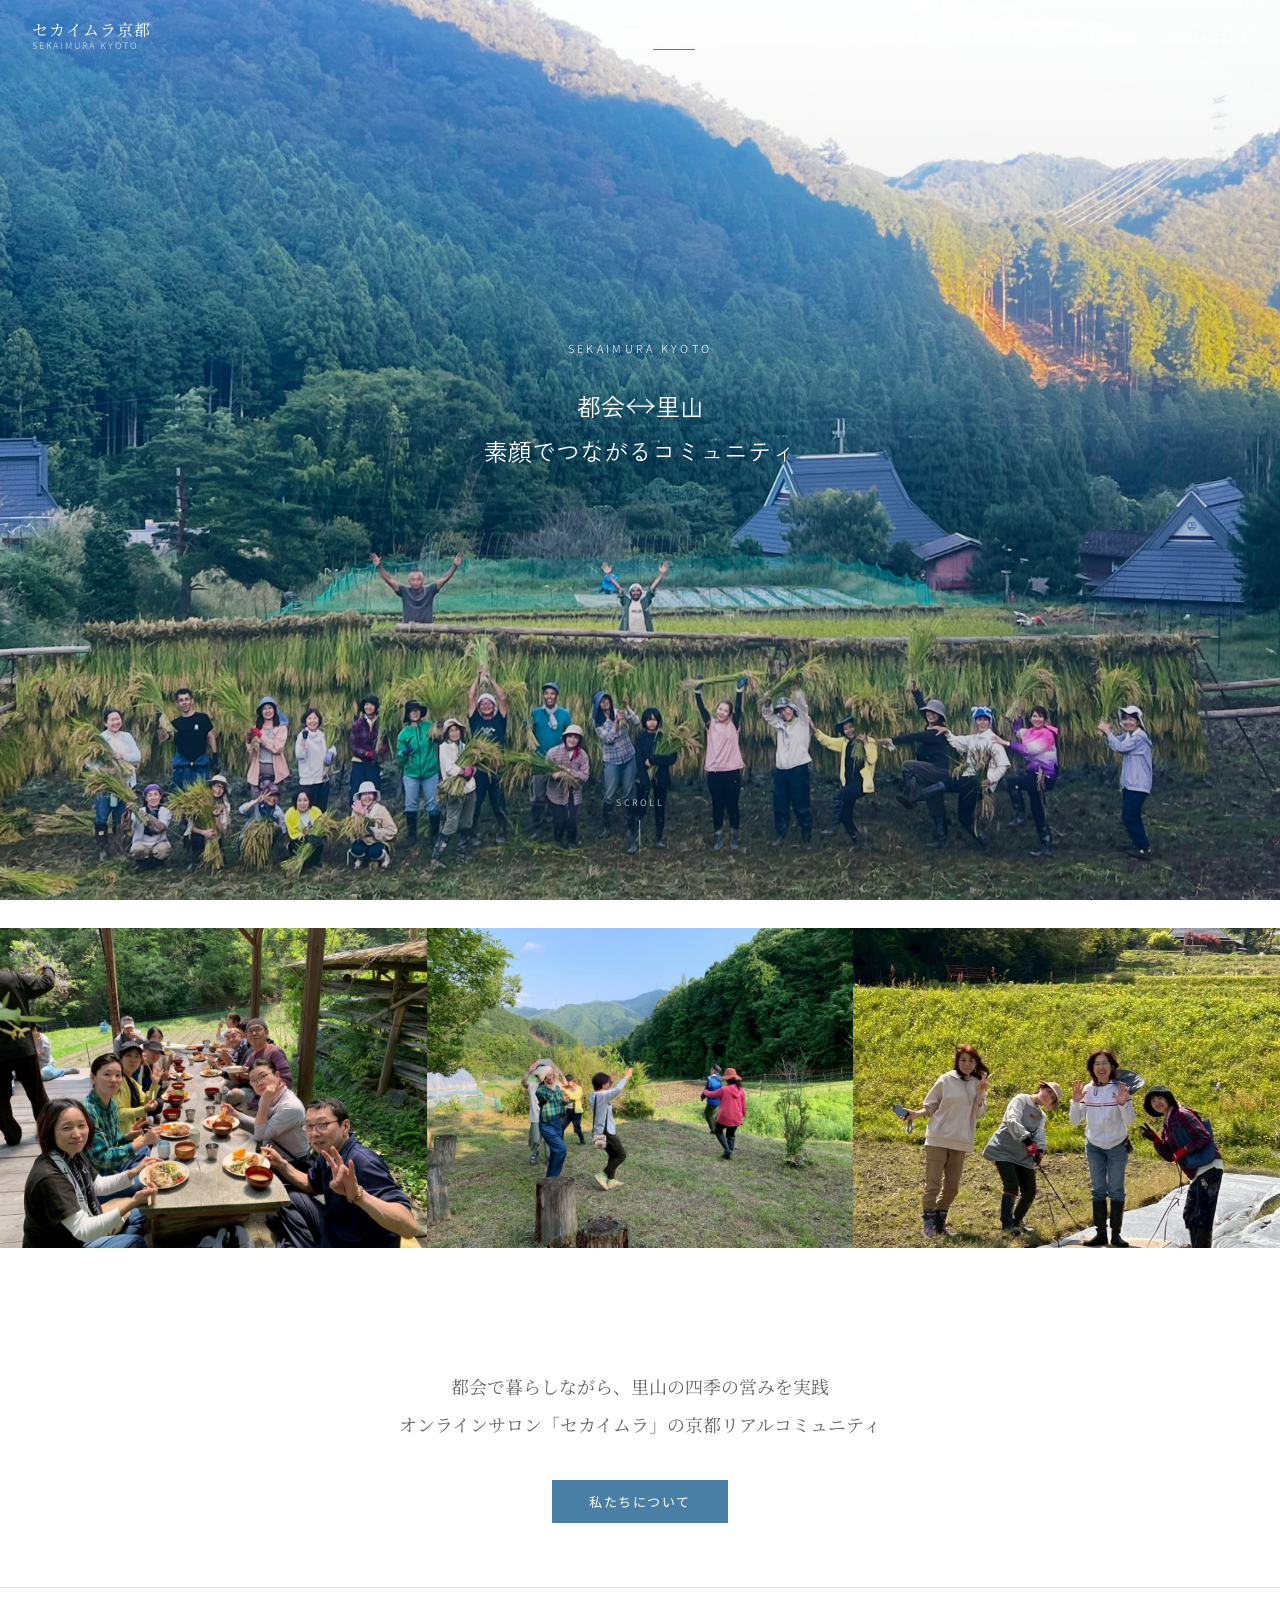
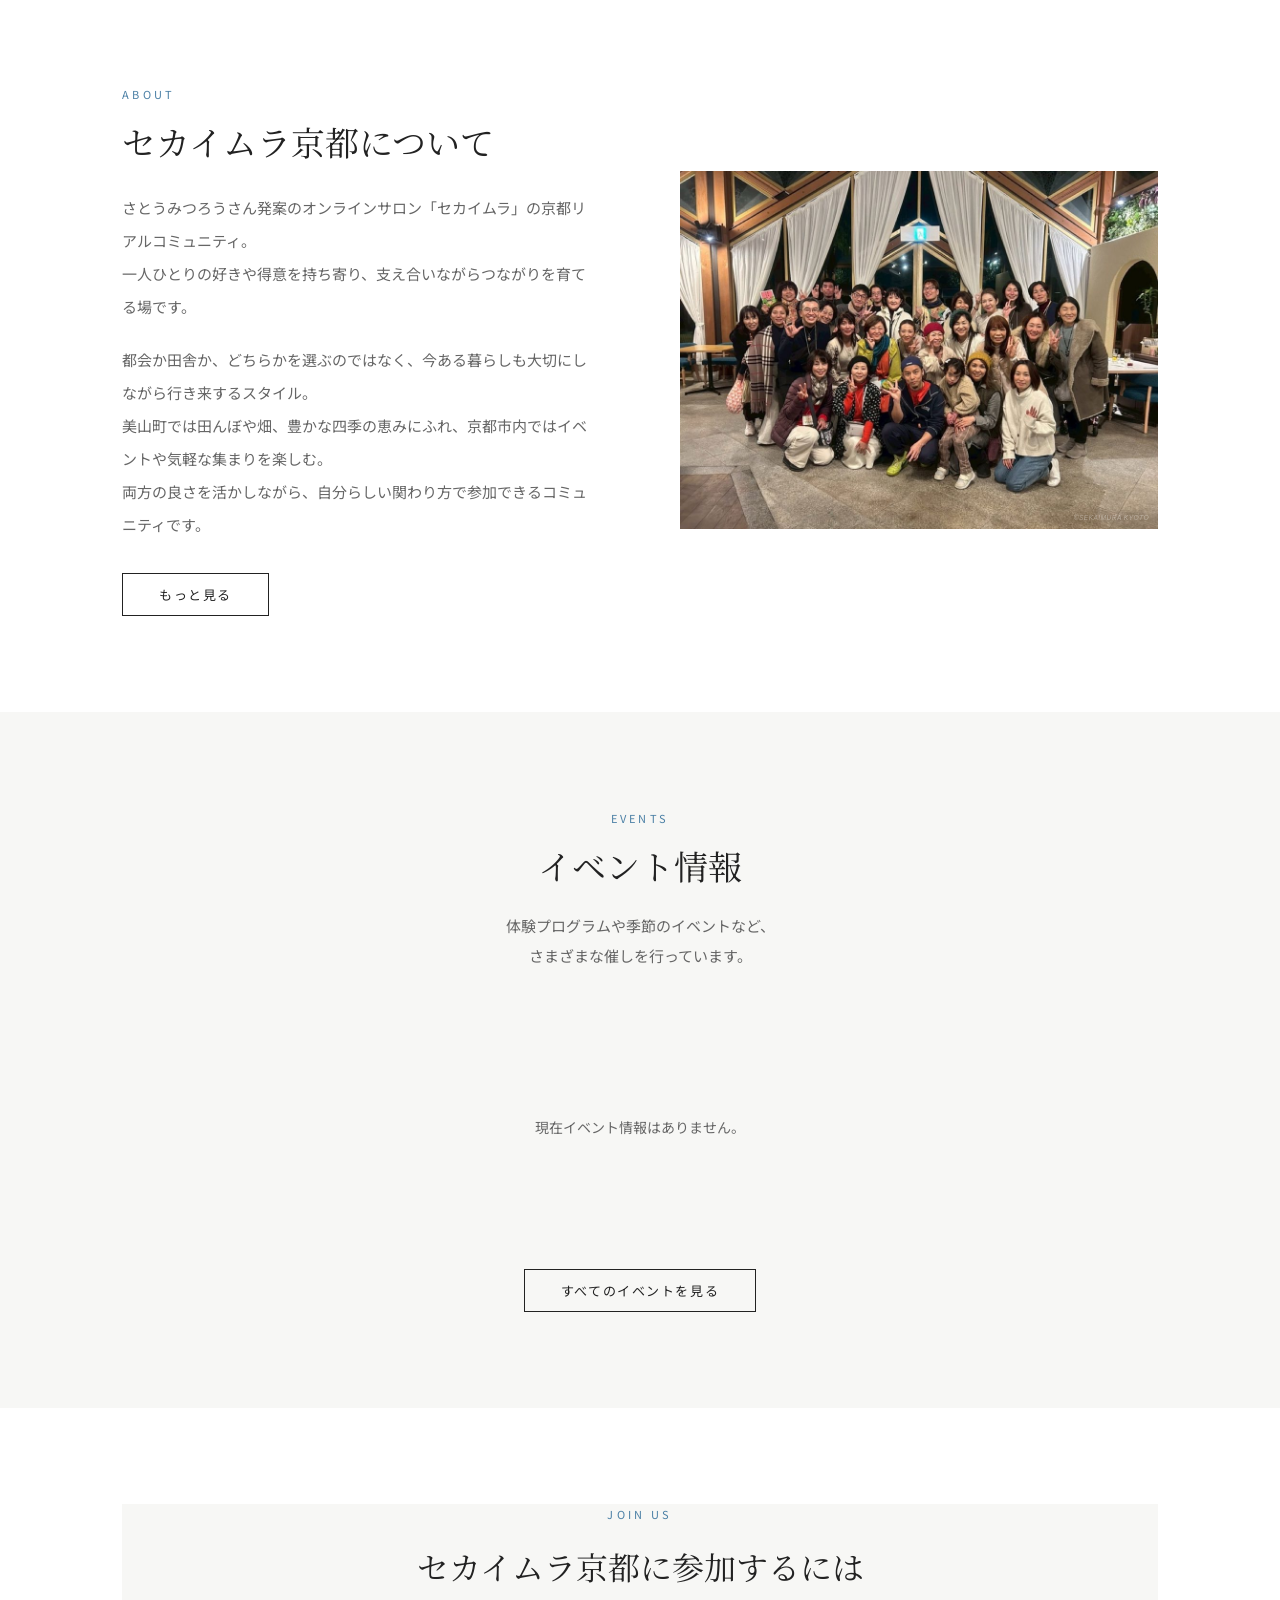
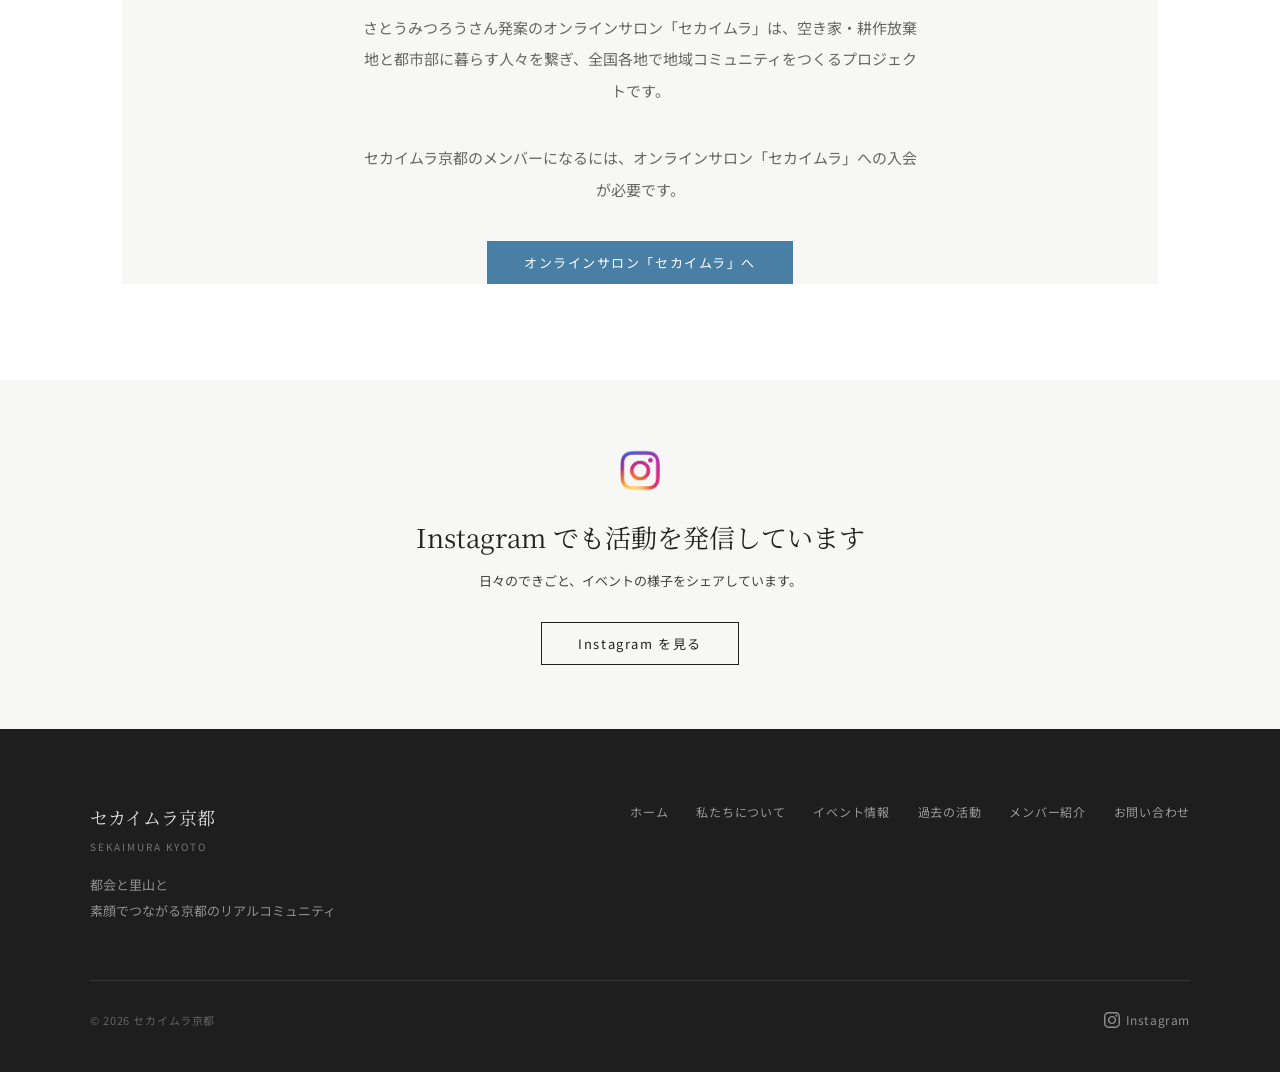
==== index.html @ 4501d53b "スライドショー: 画像間余白0・全幅表示・上余白を半分に - gap: 20px→0, border-radius除去, ビネット除去 - max-width: 1100px→100%, paddin" ====
<!DOCTYPE html>
<html lang="ja">
<head>
  <meta charset="UTF-8">
  <meta name="viewport" content="width=device-width, initial-scale=1.0">
  <title>セカイムラ京都 | 得意なことを、好きなことを、生かし合う場所。</title>
  <meta name="description" content="オンラインサロン「セカイムラ」の京都リアルコミュニティ。田んぼでの共同作業や素顔の交流を通して、思いがけない可能性が広がっていく場です。">
  <meta property="og:title" content="セカイムラ京都">
  <meta property="og:description" content="オンラインサロン「セカイムラ」の京都リアルコミュニティ。田んぼでの共同作業や素顔の交流を通して、思いがけない可能性が広がっていく場です。">
  <meta property="og:type" content="website">
  <meta property="og:image" content="image/ogp.jpg?v=2">
  <link rel="icon" href="image/fabicon.png?v=2">
  <!-- Google Fonts -->
  <link rel="preconnect" href="https://fonts.googleapis.com">
  <link rel="preconnect" href="https://fonts.gstatic.com" crossorigin>
  <link href="https://fonts.googleapis.com/css2?family=Noto+Serif+JP:wght@300;400;500;700&family=Noto+Sans+JP:wght@300;400;500;700&family=Zen+Kaku+Gothic+New:wght@400&display=swap" rel="stylesheet">
  <link rel="stylesheet" href="css/style.css?v=8">
  <link rel="stylesheet" href="css/components.css?v=31">
</head>
<body>

<!-- ===== Header ===== -->
<header class="header" id="header">
  <a href="index.html" class="header__logo">
    セカイムラ京都
    <small>SEKAIMURA KYOTO</small>
  </a>
  <nav class="nav">
    <ul class="nav__list">
      <li><a href="index.html"       class="nav__link" data-page="index.html">ホーム</a></li>
      <li><a href="about.html"       class="nav__link" data-page="about.html">私たちについて</a></li>
      <li><a href="events.html"      class="nav__link" data-page="events.html">イベント情報</a></li>
      <li><a href="past-events.html" class="nav__link" data-page="past-events.html">過去の活動</a></li>
      <li><a href="members.html"     class="nav__link" data-page="members.html">メンバー紹介</a></li>
      <li><a href="contact.html"     class="nav__link" data-page="contact.html">お問い合わせ</a></li>
    </ul>
  </nav>
  <button class="hamburger" aria-label="メニュー">
    <span></span><span></span><span></span>
  </button>
</header>

<!-- モバイルドロワー -->
<nav class="nav-drawer" aria-label="モバイルナビゲーション">
  <a href="index.html"       class="nav__link" data-page="index.html">ホーム</a>
  <a href="about.html"       class="nav__link" data-page="about.html">私たちについて</a>
  <a href="events.html"      class="nav__link" data-page="events.html">イベント情報</a>
  <a href="past-events.html" class="nav__link" data-page="past-events.html">過去の活動</a>
  <a href="members.html"     class="nav__link" data-page="members.html">メンバー紹介</a>
  <a href="contact.html"     class="nav__link" data-page="contact.html">お問い合わせ</a>
</nav>

<!-- ===== Hero ===== -->
<section class="hero">
  <div class="hero__bg">
    <img src="image/top.jpg?v=2" alt="セカイムラ京都">
  </div>
  <div class="hero__overlay"></div>
  <div class="hero__content">
    <span class="hero__label">SEKAIMURA KYOTO</span>
    <h1 class="hero__title">
      都会<span style="font-size:1.3em; vertical-align:-0.05em;">↔</span>里山<br>素顔でつながるコミュニティ
    </h1>
  </div>
  <div class="scroll-down">
    <span>SCROLL</span>
    <div class="scroll-down__bar"></div>
  </div>
</section>

<!-- ===== Slideshow ===== -->
<div class="slide-section">
  <div class="slide-stage">
    <div class="slide-item"><img src="" alt="活動の様子"></div>
    <div class="slide-item"><img src="" alt="活動の様子"></div>
    <div class="slide-item"><img src="" alt="活動の様子"></div>
  </div>
</div>

<!-- ===== Hero Sub (画像の下) ===== -->
<div class="hero-sub">
  <div class="container">
    <p class="hero-sub__text">
      都会で暮らしながら、里山の四季の営みを実践<br>
      オンラインサロン「セカイムラ」の京都リアルコミュニティ
    </p>
    <a href="about.html" class="btn btn--primary">私たちについて</a>
  </div>
</div>

<!-- ===== About intro ===== -->
<section class="section">
  <div class="container">
    <div class="about-lead fade-in">
      <div>
        <span class="section__en">About</span>
        <h2 class="section__title" style="text-align:left;">
          セカイムラ京都について
        </h2>
        <div class="section__lead" style="margin-left:0; margin-top:24px; max-width:100%;">
          <p class="about-lead__text">
            さとうみつろうさん発案のオンラインサロン「セカイムラ」の京都リアルコミュニティ。<br>
            一人ひとりの好きや得意を持ち寄り、支え合いながらつながりを育てる場です。
          </p>
          <p class="about-lead__text" style="margin-top:20px;">
            都会か田舎か、どちらかを選ぶのではなく、今ある暮らしも大切にしながら行き来するスタイル。<br>
            美山町では田んぼや畑、豊かな四季の恵みにふれ、京都市内ではイベントや気軽な集まりを楽しむ。<br>
            両方の良さを活かしながら、自分らしい関わり方で参加できるコミュニティです。
          </p>
        </div>
        <div style="margin-top:32px;">
          <a href="about.html" class="btn btn--outline">もっと見る</a>
        </div>
      </div>
      <div class="about-lead__img">
        <img src="image/about.jpg" alt="セカイムラ京都">
      </div>
    </div>
  </div>
</section>

<!-- ===== Upcoming Events ===== -->
<section class="section section--light">
  <div class="container">
    <div class="section__header fade-in">
      <span class="section__en">Events</span>
      <h2 class="section__title">イベント情報</h2>
      <p class="section__lead">体験プログラムや季節のイベントなど、<br>さまざまな催しを行っています。</p>
    </div>
    <!-- Google Sheets から自動で読み込まれます -->
    <div id="home-events"></div>
    <div style="text-align:center; margin-top:48px;">
      <a href="events.html" class="btn btn--outline">すべてのイベントを見る</a>
    </div>
  </div>
</section>

<!-- ===== Join CTA ===== -->
<section class="section">
  <div class="container">
    <div class="join-cta fade-in" style="padding:0;">
      <span class="section__en">Join Us</span>
      <h2 class="join-cta__title" style="margin-top:12px;">セカイムラ京都に参加するには</h2>
      <p class="join-cta__text">
        さとうみつろうさん発案のオンラインサロン「セカイムラ」は、空き家・耕作放棄地と都市部に暮らす人々を繋ぎ、全国各地で地域コミュニティをつくるプロジェクトです。
      </p>
      <p class="join-cta__text" style="margin-top:20px;">
        セカイムラ京都のメンバーになるには、オンラインサロン「セカイムラ」への入会が必要です。
      </p>
      <a href="https://www.sekaimura.com" class="btn btn--primary" target="_blank" rel="noopener">
        オンラインサロン「セカイムラ」へ
      </a>
    </div>
  </div>
</section>

<!-- ===== Instagram CTA ===== -->
<section class="insta-cta fade-in insta-cta--light">
  <div class="insta-cta__icon"><img src="image/ig.png" alt="Instagram" style="width:50px;height:auto;"></div>
  <p class="insta-cta__text">Instagram でも活動を発信しています</p>
  <p class="insta-cta__sub">日々のできごと、イベントの様子をシェアしています。</p>
  <!-- ▼ Instagram アカウントの URL を設定してください -->
  <a href="https://www.instagram.com/sekaimura_kyoto/" class="btn btn--outline" target="_blank" rel="noopener">
    Instagram を見る
  </a>
</section>

<!-- ===== Footer ===== -->
<footer class="footer">
  <div class="footer__inner">
    <div class="footer__top">
      <div>
        <p class="footer__logo">
          セカイムラ京都
          <small>SEKAIMURA KYOTO</small>
        </p>
        <p class="footer__desc">都会と里山と<br>素顔でつながる京都のリアルコミュニティ</p>
      </div>
      <nav class="footer__nav">
        <a href="index.html">ホーム</a>
        <a href="about.html">私たちについて</a>
        <a href="events.html">イベント情報</a>
        <a href="past-events.html">過去の活動</a>
        <a href="members.html">メンバー紹介</a>
        <a href="contact.html">お問い合わせ</a>
      </nav>
    </div>
    <div class="footer__bottom">
      <p class="footer__copy">&copy; 2026 セカイムラ京都</p>
      <div class="footer__sns">
        <!-- ▼ Instagram URL を設定してください -->
        <a href="https://www.instagram.com/sekaimura_kyoto/" target="_blank" rel="noopener">
          <svg viewBox="0 0 24 24"><path d="M12 2.163c3.204 0 3.584.012 4.85.07 3.252.148 4.771 1.691 4.919 4.919.058 1.265.069 1.645.069 4.849 0 3.205-.012 3.584-.069 4.849-.149 3.225-1.664 4.771-4.919 4.919-1.266.058-1.644.07-4.85.07-3.204 0-3.584-.012-4.849-.07-3.26-.149-4.771-1.699-4.919-4.92-.058-1.265-.07-1.644-.07-4.849 0-3.204.013-3.583.07-4.849.149-3.227 1.664-4.771 4.919-4.919 1.266-.057 1.645-.069 4.849-.069zm0-2.163c-3.259 0-3.667.014-4.947.072-4.358.2-6.78 2.618-6.98 6.98-.059 1.281-.073 1.689-.073 4.948 0 3.259.014 3.668.072 4.948.2 4.358 2.618 6.78 6.98 6.98 1.281.058 1.689.072 4.948.072 3.259 0 3.668-.014 4.948-.072 4.354-.2 6.782-2.618 6.979-6.98.059-1.28.073-1.689.073-4.948 0-3.259-.014-3.667-.072-4.947-.196-4.354-2.617-6.78-6.979-6.98-1.281-.059-1.69-.073-4.949-.073zm0 5.838c-3.403 0-6.162 2.759-6.162 6.162s2.759 6.163 6.162 6.163 6.162-2.759 6.162-6.163c0-3.403-2.759-6.162-6.162-6.162zm0 10.162c-2.209 0-4-1.79-4-4 0-2.209 1.791-4 4-4s4 1.791 4 4c0 2.21-1.791 4-4 4zm6.406-11.845c-.796 0-1.441.645-1.441 1.44s.645 1.44 1.441 1.44c.795 0 1.439-.645 1.439-1.44s-.644-1.44-1.439-1.44z"/></svg>
          Instagram
        </a>
      </div>
    </div>
  </div>
</footer>

<script src="js/main.js?v=11"></script>
<script src="js/slideshow.js?v=1"></script>
<script src="js/sheets.js?v=3"></script>
<script src="js/events.js?v=3"></script>
</body>
</html>
---- css/style.css ----
/* ============================================================
   セカイムラ京都 — ベーススタイル
   ============================================================ */

/* ===== CSS Variables ===== */
:root {
  --color-bg:       #ffffff;
  --color-accent:   #4a7fa5;
  --color-accent-d: #3a6a8e;
  --color-text:     #222222;
  --color-sub:      #666666;
  --color-border:   #e0e0e0;
  --color-bg-light: #f7f7f5;
  --font-heading:   'Noto Serif JP', 'ヒラギノ明朝 Pro', 'HiraMinPro-W3', serif;
  --font-body:      'Noto Sans JP', 'ヒラギノ角ゴ Pro', 'Hiragino Kaku Gothic Pro', sans-serif;
  --max-width:      1100px;
  --t:              0.3s ease;
}

/* ===== Reset ===== */
*, *::before, *::after { box-sizing: border-box; margin: 0; padding: 0; }
html { scroll-behavior: smooth; font-size: 16px; }
body {
  font-family: var(--font-body);
  color: var(--color-text);
  background: var(--color-bg);
  line-height: 1.85;
  -webkit-font-smoothing: antialiased;
}
img { max-width: 100%; height: auto; display: block; }
a { color: inherit; text-decoration: none; }
ul, ol { list-style: none; }

/* ===== Container ===== */
.container {
  max-width: var(--max-width);
  margin: 0 auto;
  padding: 0 32px;
}

/* ===== Section ===== */
.section        { padding: 96px 0; }
.section--light { background: var(--color-bg-light); }
.section--dark  { background: var(--color-text); color: #fff; }

.section__header {
  text-align: center;
  margin-bottom: 64px;
}
.section__en {
  display: block;
  font-size: 11px;
  letter-spacing: 0.3em;
  text-transform: uppercase;
  color: var(--color-accent);
  margin-bottom: 12px;
}
.section__title {
  font-family: var(--font-heading);
  font-size: clamp(22px, 3.5vw, 34px);
  font-weight: 400;
  line-height: 1.5;
}
.section__lead {
  margin-top: 20px;
  font-size: 15px;
  color: var(--color-sub);
  max-width: 560px;
  margin-left: auto;
  margin-right: auto;
  line-height: 2;
}

/* ===== Header ===== */
.header {
  position: fixed;
  top: 0; left: 0; right: 0;
  z-index: 200;
  height: 72px;
  display: flex;
  align-items: center;
  justify-content: space-between;
  padding: 0 32px;
  transition: background var(--t), box-shadow var(--t);
}
.header.scrolled {
  background: rgba(255,255,255,0.96);
  box-shadow: 0 1px 0 var(--color-border);
  backdrop-filter: blur(8px);
}
.header.hero-top .header__logo { color: #fff; }
.header.hero-top .nav__link     { color: rgba(255,255,255,0.9); }
.header.hero-top .hamburger span { background: #fff; }

.header__logo {
  font-family: var(--font-heading);
  font-size: 16px;
  font-weight: 400;
  letter-spacing: 0.06em;
  transition: color var(--t);
  line-height: 1.2;
}
.header__logo small {
  display: block;
  font-family: var(--font-body);
  font-size: 9px;
  letter-spacing: 0.2em;
  opacity: 0.55;
  margin-top: 2px;
}

/* Desktop nav */
.nav__list {
  display: flex;
  align-items: center;
  gap: 28px;
}
.nav__link {
  font-size: 13px;
  letter-spacing: 0.06em;
  position: relative;
  padding-bottom: 4px;
  transition: color var(--t);
}
.nav__link::after {
  content: '';
  position: absolute;
  bottom: 0; left: 0;
  width: 0; height: 1px;
  background: var(--color-accent);
  transition: width var(--t);
}
.nav__link:hover,
.nav__link.active { color: var(--color-accent); }
.nav__link:hover::after,
.nav__link.active::after { width: 100%; }

/* Hamburger */
.hamburger {
  display: none;
  flex-direction: column;
  gap: 6px;
  cursor: pointer;
  background: none;
  border: none;
  padding: 6px;
}
.hamburger span {
  display: block;
  width: 24px; height: 1px;
  background: var(--color-text);
  transition: transform var(--t), opacity var(--t);
}
.hamburger.open span:nth-child(1) { transform: translateY(7px) rotate(45deg); }
.hamburger.open span:nth-child(2) { opacity: 0; }
.hamburger.open span:nth-child(3) { transform: translateY(-7px) rotate(-45deg); }

/* Mobile drawer */
.nav-drawer {
  display: none;
  position: fixed;
  top: 72px; left: 0; right: 0; bottom: 0;
  background: var(--color-bg);
  z-index: 199;
  padding: 32px;
  flex-direction: column;
  overflow-y: auto;
}
.nav-drawer.open { display: flex; }
.nav-drawer .nav__link {
  font-size: 17px;
  padding: 18px 0;
  border-bottom: 1px solid var(--color-border);
  display: block;
  color: var(--color-text);
}
.nav-drawer .nav__link::after { display: none; }

/* ===== Hero (Home) ===== */
.hero {
  position: relative;
  height: 100vh;
  min-height: 600px;
  display: flex;
  align-items: center;
  justify-content: center;
  overflow: hidden;
}
.hero__bg {
  position: absolute;
  inset: 0;
  background: linear-gradient(135deg, #b8cedb 0%, #8eb0c8 100%);
}
.hero__bg img {
  width: 100%; height: 100%;
  object-fit: cover;
  opacity: 1;
  filter: none;
}
.hero__overlay {
  position: absolute;
  inset: 0;
  background: linear-gradient(to bottom,
    rgba(0,0,0,0.0) 0%,
    rgba(0,0,0,0.2) 100%);
}
.hero__content {
  position: relative;
  text-align: center;
  color: #fff;
  padding: 0 32px;
  max-width: 700px;
  margin-top: -90px;
}
.hero__label {
  display: block;
  font-size: 11px;
  letter-spacing: 0.3em;
  font-weight: 300;
  margin-bottom: 20px;
  opacity: 0.85;
}
.hero__title {
  font-family: 'Zen Kaku Gothic New', var(--font-heading);
  font-size: 18pt;
  font-weight: 400;
  line-height: 1.7;
  margin-bottom: 0;
  text-align: center;
  animation: heroRise 1.2s cubic-bezier(0.22, 1, 0.36, 1) 0.4s both;
}
@keyframes heroRise {
  from {
    opacity: 0;
    transform: translateY(40px);
  }
  to {
    opacity: 1;
    transform: translateY(0);
  }
}
.hero__label {
  animation: heroRise 1s cubic-bezier(0.22, 1, 0.36, 1) 0.1s both;
}
.hero__sub {
  font-size: clamp(13px, 1.4vw, 15px);
  font-weight: 300;
  line-height: 2.1;
  opacity: 0.88;
  margin-bottom: 44px;
}
.scroll-down {
  position: absolute;
  bottom: 36px;
  left: 50%;
  transform: translateX(-50%);
  color: rgba(255,255,255,0.65);
  display: flex;
  flex-direction: column;
  align-items: center;
  gap: 8px;
}
.scroll-down span {
  font-size: 9px;
  letter-spacing: 0.25em;
}
.scroll-down__bar {
  width: 1px;
  height: 44px;
  background: linear-gradient(to bottom, rgba(255,255,255,0.7), transparent);
  animation: barDrop 2s ease infinite;
}
@keyframes barDrop {
  0%   { transform: scaleY(0); transform-origin: top; }
  50%  { transform: scaleY(1); transform-origin: top; }
  51%  { transform: scaleY(1); transform-origin: bottom; }
  100% { transform: scaleY(0); transform-origin: bottom; }
}

/* ===== Page Hero (sub pages) ===== */
.page-hero {
  margin-top: 72px;
  height: 260px;
  position: relative;
  display: flex;
  align-items: flex-end;
  overflow: hidden;
  background: var(--color-bg-light);
}
.page-hero__img {
  position: absolute;
  inset: 0;
}
.page-hero__img img {
  width: 100%; height: 100%;
  object-fit: cover;
  opacity: 0.25;
}
.page-hero__content {
  position: relative;
  width: 100%;
  max-width: var(--max-width);
  margin: 0 auto;
  padding: 0 32px 44px;
}
.page-hero__en {
  display: block;
  font-size: 11px;
  letter-spacing: 0.3em;
  color: var(--color-accent);
  margin-bottom: 6px;
}
.page-hero__title {
  font-family: var(--font-heading);
  font-size: clamp(26px, 4.5vw, 44px);
  font-weight: 400;
}

/* ===== Breadcrumb ===== */
.breadcrumb {
  padding: 12px 32px;
  max-width: var(--max-width);
  margin: 0 auto;
  font-size: 12px;
  color: var(--color-sub);
  display: flex;
  gap: 8px;
  align-items: center;
}
.breadcrumb a:hover { color: var(--color-accent); }
.breadcrumb__sep { opacity: 0.4; }

/* ===== Divider ===== */
.divider {
  width: 40px;
  height: 1px;
  background: var(--color-accent);
  margin: 0 auto 48px;
}

/* ===== Footer ===== */
.footer {
  background: #1e1e1e;
  color: rgba(255,255,255,0.85);
  padding: 72px 32px 40px;
}
.footer__inner {
  max-width: var(--max-width);
  margin: 0 auto;
}
.footer__top {
  display: grid;
  grid-template-columns: auto 1fr;
  gap: 48px;
  margin-bottom: 56px;
  align-items: start;
}
.footer__logo {
  font-family: var(--font-heading);
  font-size: 18px;
  font-weight: 400;
}
.footer__logo small {
  display: block;
  font-family: var(--font-body);
  font-size: 10px;
  letter-spacing: 0.2em;
  opacity: 0.45;
  margin-top: 4px;
}
.footer__desc {
  font-size: 13px;
  color: rgba(255,255,255,0.5);
  line-height: 2;
  margin-top: 16px;
  max-width: 280px;
}
.footer__nav {
  display: flex;
  flex-wrap: wrap;
  gap: 10px 28px;
  justify-content: flex-end;
}
.footer__nav a {
  font-size: 12px;
  letter-spacing: 0.06em;
  color: rgba(255,255,255,0.55);
  transition: color var(--t);
}
.footer__nav a:hover { color: rgba(255,255,255,0.9); }
.footer__bottom {
  border-top: 1px solid rgba(255,255,255,0.1);
  padding-top: 28px;
  display: flex;
  justify-content: space-between;
  align-items: center;
  flex-wrap: wrap;
  gap: 16px;
}
.footer__copy {
  font-size: 11px;
  color: rgba(255,255,255,0.3);
  letter-spacing: 0.08em;
}
.footer__sns {
  display: flex;
  gap: 20px;
}
.footer__sns a {
  color: rgba(255,255,255,0.5);
  font-size: 12px;
  letter-spacing: 0.05em;
  display: flex;
  align-items: center;
  gap: 6px;
  transition: color var(--t);
}
.footer__sns a:hover { color: rgba(255,255,255,0.9); }
.footer__sns svg {
  width: 16px; height: 16px;
  fill: currentColor;
}

/* ===== Fade-in ===== */
.fade-in {
  opacity: 0;
  transform: translateY(28px);
  transition: opacity 0.7s ease, transform 0.7s ease;
}
.fade-in.visible {
  opacity: 1;
  transform: translateY(0);
}

/* ===== Responsive ===== */
@media (max-width: 860px) {
  .container { padding: 0 20px; }
  .section { padding: 72px 0; }
  .nav { display: none; }
  .hamburger { display: flex; }
  .header { padding: 0 20px; }
  .header.hero-top { background: rgba(0,0,0,0.15); }
  .footer__top { grid-template-columns: 1fr; gap: 32px; }
  .footer__nav { justify-content: flex-start; }
  .page-hero__content { padding: 0 20px 36px; }
  .breadcrumb { padding: 12px 20px; }
}

/* ===== Mobile Typography (≤640px) ===== */
@media (max-width: 640px) {
  html { font-size: 16px; }

  /* body text */
  body { line-height: 1.8; }
  p, li, td, th { font-size: 16px; }

  /* headings */
  h1, .page-hero__title { font-size: 26px !important; letter-spacing: 0.04em; line-height: 1.3; }
  h2, .section__title   { font-size: 24px !important; letter-spacing: 0.03em; line-height: 1.4; }
  h3 { font-size: 20px !important; }

  /* hero catchcopy: 1行に収まるよう縮小 */
  .hero__content {
    margin-top: calc(-90px - 12px);
  }
  .hero__title {
    font-size: 20px;
    letter-spacing: 0.01em;
    white-space: nowrap;
  }

  /* section label (英字・small caps) */
  .section__en,
  .page-hero__en,
  .breadcrumb,
  .breadcrumb a,
  .breadcrumb span { font-size: 13px; }

  /* small / caption */
  small,
  .event-card__date,
  .past-ev__date,
  .past-event-card__date,
  .member-card__location,
  .activity-card__tag,
  .footer__copy { font-size: 13px; }

  /* section spacing */
  .section { padding: 56px 0; }
  .section__header { margin-bottom: 40px; }
  .section__lead { font-size: 15px; }
}
---- css/components.css ----
/* ============================================================
   セカイムラ京都 — コンポーネントスタイル
   ============================================================ */

/* ===== Slideshow（ヒーロー直下 3枚フェード） ===== */
.slide-section {
  background: var(--color-bg);
  padding: 28px 0 64px;
  overflow: hidden;
}
.slide-stage {
  display: flex;
  gap: 0;
  max-width: 100%;
  margin: 0;
}
.slide-item {
  flex: 1;
  position: relative;
  opacity: 0;
  transition: opacity 0.8s ease;
  overflow: hidden;
  border-radius: 0;
}
.slide-item.slide-visible {
  opacity: 1;
}
.slide-item img {
  width: 100%;
  aspect-ratio: 4/3;
  object-fit: cover;
  display: block;
}
@media (max-width: 768px) {
  .slide-section { padding: 14px 0 32px; }
}

/* ===== Hero Sub (画像下のテキスト＋CTA) ===== */
.hero-sub {
  background: var(--color-bg);
  padding: 56px 32px 64px;
  text-align: center;
  border-bottom: 1px solid var(--color-border);
}
.hero-sub__text {
  font-family: var(--font-heading);
  font-size: clamp(14px, 1.8vw, 18px);
  font-weight: 400;
  line-height: 2.1;
  color: var(--color-sub);
  margin-bottom: 36px;
}

/* ===== Carousel ===== */
.carousel-section {
  background: var(--color-bg);
  padding-bottom: 0;
  position: relative;
  margin-top: -50px;
  z-index: 1;
}
.carousel-section__inner {
  width: 100%;
  overflow: hidden;
}
.carousel {
  display: flex;
  transition: transform 0.5s cubic-bezier(0.4, 0, 0.2, 1);
  will-change: transform;
}
.carousel__item {
  flex: 0 0 calc(100vw / 3);
  height: 225px;
  overflow: hidden;
}
.carousel__item img {
  width: 100%;
  height: 100%;
  object-fit: cover;
  display: block;
}
.carousel__placeholder {
  width: 100%;
  aspect-ratio: 4 / 3;
  background: linear-gradient(135deg, #c8dae6 0%, #a8bece 100%);
  display: flex;
  align-items: center;
  justify-content: center;
  font-family: var(--font-heading);
  font-size: 32px;
  font-weight: 300;
  color: rgba(255,255,255,0.6);
}
.carousel__controls {
  display: flex;
  align-items: center;
  justify-content: center;
  gap: 20px;
  padding: 20px 0 28px;
  background: var(--color-bg);
}
.carousel__btn {
  background: none;
  border: 1px solid var(--color-border);
  width: 40px;
  height: 40px;
  display: flex;
  align-items: center;
  justify-content: center;
  cursor: pointer;
  font-size: 16px;
  color: var(--color-text);
  transition: background var(--t), color var(--t);
  border-radius: 0;
}
.carousel__btn:hover {
  background: var(--color-text);
  color: #fff;
  border-color: var(--color-text);
}
.carousel__dots {
  display: flex;
  gap: 8px;
}
.carousel__dot {
  width: 6px;
  height: 6px;
  border-radius: 50%;
  background: var(--color-border);
  cursor: pointer;
  transition: background var(--t), transform var(--t);
  border: none;
  padding: 0;
}
.carousel__dot.active {
  background: var(--color-accent);
  transform: scale(1.3);
}

@media (max-width: 860px) {
  .carousel__item { flex: 0 0 50vw; }
}
@media (max-width: 640px) {
  .carousel__item { flex: 0 0 100vw; }
  .hero-sub { padding: 40px 20px 48px; }
}

/* ===== Button ===== */
.btn {
  display: inline-flex;
  align-items: center;
  gap: 10px;
  padding: 14px 36px;
  font-family: var(--font-body);
  font-size: 13px;
  letter-spacing: 0.12em;
  cursor: pointer;
  transition: background var(--t), color var(--t), border-color var(--t);
  border: 1px solid transparent;
  line-height: 1;
}
.btn svg { width: 14px; height: 14px; fill: currentColor; flex-shrink: 0; }

.btn--primary {
  background: var(--color-accent);
  color: #fff;
  border-color: var(--color-accent);
}
.btn--primary:hover {
  background: var(--color-accent-d);
  border-color: var(--color-accent-d);
}

.btn--outline {
  background: transparent;
  color: var(--color-text);
  border-color: var(--color-text);
}
.btn--outline:hover {
  background: var(--color-text);
  color: #fff;
}

.btn--outline-w {
  background: transparent;
  color: #fff;
  border-color: rgba(255,255,255,0.7);
}
.btn--outline-w:hover {
  background: #fff;
  color: var(--color-text);
}

.btn--outline-accent {
  background: transparent;
  color: var(--color-accent);
  border-color: var(--color-accent);
}
.btn--outline-accent:hover {
  background: var(--color-accent);
  color: #fff;
}

.btn--sm { padding: 10px 24px; font-size: 12px; }

/* ===== Event Card ===== */
.event-card {
  background: var(--color-bg);
  border: 1px solid var(--color-border);
  overflow: hidden;
  transition: transform var(--t), box-shadow var(--t);
}
.event-card:hover {
  transform: translateY(-4px);
  box-shadow: 0 12px 32px rgba(0,0,0,0.08);
}
.event-card__img {
  aspect-ratio: 16 / 9;
  overflow: hidden;
  background: var(--color-bg-light);
  position: relative;
}
.event-card__img img {
  width: 100%; height: 100%;
  object-fit: cover;
  transition: transform 0.5s ease;
}
.event-card:hover .event-card__img img { transform: scale(1.04); }
.event-card__img-placeholder {
  width: 100%; height: 100%;
  background: linear-gradient(135deg, #c8dae6 0%, #a8c0d2 100%);
  display: flex;
  align-items: center;
  justify-content: center;
  color: rgba(255,255,255,0.6);
  font-size: 28px;
}
.event-card__body { padding: 24px; }
.event-card__meta {
  display: flex;
  align-items: center;
  gap: 12px;
  margin-bottom: 10px;
  flex-wrap: wrap;
}
.event-card__date {
  font-size: 12px;
  color: var(--color-accent);
  letter-spacing: 0.06em;
}
.event-card__place {
  font-size: 12px;
  color: var(--color-sub);
}
.event-card__title {
  font-family: var(--font-heading);
  font-size: 17px;
  font-weight: 400;
  line-height: 1.55;
  margin-bottom: 10px;
}
/* アコーディオン詳細パネル */
.event-card__detail {
  margin-bottom: 14px;
}
.event-card__detail[hidden] { display: none; }
.event-card__desc {
  font-size: 13px;
  color: var(--color-sub);
  line-height: 1.85;
  margin-bottom: 14px;
}
/* 募集要項・申し込み方法セクション */
.event-card__section {
  margin-bottom: 12px;
}
.event-card__section-label {
  display: inline-block;
  font-size: 10px;
  letter-spacing: 0.1em;
  color: var(--color-accent);
  border: 1px solid var(--color-accent);
  padding: 2px 8px;
  margin-bottom: 6px;
}
.event-card__section p {
  font-size: 13px;
  color: var(--color-sub);
  line-height: 1.85;
  white-space: pre-wrap;
}
/* 詳細を見るボタン */
.event-card__toggle {
  background: none;
  border: 1px solid var(--color-accent);
  color: var(--color-accent);
  font-size: 12px;
  letter-spacing: 0.08em;
  padding: 6px 14px;
  cursor: pointer;
  display: inline-flex;
  align-items: center;
  gap: 6px;
  transition: background var(--t), color var(--t);
  margin-top: 4px;
}
.event-card__toggle:hover {
  background: var(--color-accent);
  color: #fff;
}
.event-card__chevron { font-style: normal; font-size: 10px; }
.event-card__link {
  font-size: 12px;
  letter-spacing: 0.1em;
  color: var(--color-accent);
  display: inline-flex;
  align-items: center;
  gap: 6px;
  transition: gap var(--t);
}
.event-card__link:hover { gap: 10px; }
.event-card__link svg { width: 12px; height: 12px; fill: currentColor; }

/* Events Grid */
.events-grid {
  display: grid;
  grid-template-columns: repeat(3, 1fr);
  gap: 28px;
}
@media (max-width: 860px) {
  .events-grid { grid-template-columns: repeat(2, 1fr); gap: 20px; }
}
@media (max-width: 540px) {
  .events-grid { grid-template-columns: 1fr; }
}

/* ===== Member Card ===== */
.member-card {
  background: var(--color-bg);
  border: 1px solid var(--color-border);
  overflow: hidden;
  transition: transform var(--t), box-shadow var(--t);
}
.member-card:hover {
  transform: translateY(-4px);
  box-shadow: 0 12px 32px rgba(0,0,0,0.08);
}
.member-card__img {
  aspect-ratio: 1 / 1;
  overflow: hidden;
  background: var(--color-bg-light);
}
.member-card__img img {
  width: 100%; height: 100%;
  object-fit: cover;
  transition: transform 0.5s ease;
}
.member-card:hover .member-card__img img { transform: scale(1.04); }
.member-card__img-placeholder {
  width: 100%; height: 100%;
  background: linear-gradient(135deg, #c8dae6 0%, #a8c0d2 100%);
  display: flex;
  align-items: center;
  justify-content: center;
  font-size: 40px;
  color: rgba(255,255,255,0.7);
}
.member-card__body { padding: 24px; }
.member-card__area {
  font-size: 11px;
  letter-spacing: 0.12em;
  color: var(--color-accent);
  margin-bottom: 6px;
}
.member-card__name {
  font-family: var(--font-heading);
  font-size: 18px;
  font-weight: 400;
  margin-bottom: 4px;
}
.member-card__tagline {
  font-size: 13px;
  color: var(--color-sub);
  margin-bottom: 16px;
  line-height: 1.7;
}

/* Accordion detail inside member card */
.member-card__toggle {
  font-size: 12px;
  letter-spacing: 0.1em;
  color: var(--color-accent);
  cursor: pointer;
  display: inline-flex;
  align-items: center;
  gap: 6px;
  background: none;
  border: none;
  padding: 0;
  font-family: var(--font-body);
  transition: opacity var(--t);
}
.member-card__toggle:hover { opacity: 0.7; }
.member-card__toggle svg {
  width: 12px; height: 12px;
  fill: currentColor;
  transition: transform var(--t);
}
.member-card__toggle.open svg { transform: rotate(180deg); }

.member-card__detail {
  display: none;
  margin-top: 20px;
  border-top: 1px solid var(--color-border);
  padding-top: 20px;
}
.member-card__detail.open { display: block; }
.member-detail-row {
  display: grid;
  grid-template-columns: 90px 1fr;
  gap: 8px 16px;
  margin-bottom: 10px;
  font-size: 13px;
  align-items: start;
}
.member-detail-label {
  color: var(--color-sub);
  font-size: 11px;
  letter-spacing: 0.06em;
  padding-top: 2px;
}
.member-detail-value { line-height: 1.8; }
.member-card__sns {
  margin-top: 16px;
  display: flex;
  gap: 12px;
}
.member-card__sns a {
  font-size: 12px;
  color: var(--color-accent);
  letter-spacing: 0.06em;
  display: inline-flex;
  align-items: center;
  gap: 5px;
  transition: opacity var(--t);
}
.member-card__sns a:hover { opacity: 0.7; }
.member-card__sns svg { width: 13px; height: 13px; fill: currentColor; }

/* Members Grid */
.members-grid {
  display: grid;
  grid-template-columns: repeat(3, 1fr);
  gap: 28px;
}
@media (max-width: 860px) {
  .members-grid { grid-template-columns: repeat(2, 1fr); gap: 20px; }
}
@media (max-width: 480px) {
  .members-grid { grid-template-columns: 1fr; }
}

/* ===== Activity Card ===== */
.activity-card {
  position: relative;
  overflow: hidden;
  background: var(--color-bg-light);
  padding: 40px 36px;
  border-left: 3px solid var(--color-accent);
  transition: transform var(--t);
}
.activity-card:hover { transform: translateX(4px); }
.activity-card__num {
  font-size: 40px;
  font-family: var(--font-heading);
  font-weight: 300;
  color: var(--color-border);
  line-height: 1;
  margin-bottom: 16px;
}
.activity-card__title {
  font-family: var(--font-heading);
  font-size: 20px;
  font-weight: 400;
  margin-bottom: 12px;
}
.activity-card__text {
  font-size: 14px;
  color: var(--color-sub);
  line-height: 2;
}

.activities-grid {
  display: grid;
  grid-template-columns: repeat(3, 1fr);
  gap: 2px;
}
@media (max-width: 860px) {
  .activities-grid { grid-template-columns: 1fr; }
}

/* ===== Contact Form ===== */
.form-group {
  margin-bottom: 28px;
}
.form-label {
  display: block;
  font-size: 13px;
  letter-spacing: 0.06em;
  margin-bottom: 8px;
  color: var(--color-text);
}
.form-label .required {
  color: var(--color-accent);
  margin-left: 4px;
  font-size: 11px;
}
.form-input,
.form-select,
.form-textarea {
  width: 100%;
  padding: 14px 18px;
  border: 1px solid var(--color-border);
  background: var(--color-bg);
  font-family: var(--font-body);
  font-size: 15px;
  color: var(--color-text);
  appearance: none;
  transition: border-color var(--t);
  border-radius: 0;
  outline: none;
}
.form-input:focus,
.form-select:focus,
.form-textarea:focus {
  border-color: var(--color-accent);
}
.form-textarea { min-height: 160px; resize: vertical; }
.form-select-wrap {
  position: relative;
}
.form-select-wrap::after {
  content: '';
  position: absolute;
  right: 18px;
  top: 50%;
  transform: translateY(-50%) rotate(45deg);
  width: 7px; height: 7px;
  border-right: 1px solid var(--color-sub);
  border-bottom: 1px solid var(--color-sub);
  pointer-events: none;
}

/* ===== Gallery / Image grid ===== */
.gallery {
  display: grid;
  grid-template-columns: repeat(3, 1fr);
  gap: 4px;
}
.gallery__item {
  aspect-ratio: 1;
  overflow: hidden;
  background: var(--color-bg-light);
}
.gallery__item img {
  width: 100%; height: 100%;
  object-fit: cover;
  transition: transform 0.5s ease;
}
.gallery__item:hover img { transform: scale(1.05); }
@media (max-width: 640px) {
  .gallery { grid-template-columns: repeat(2, 1fr); }
}

/* ===== Location cards ===== */
.location-grid {
  display: grid;
  grid-template-columns: 1fr 1fr;
  gap: 2px;
}
.location-card {
  position: relative;
  overflow: hidden;
  height: 420px;
  display: flex;
  align-items: flex-end;
}
.location-card__bg {
  position: absolute;
  inset: 0;
  background: var(--color-bg-light);
}
.location-card__bg img {
  width: 100%; height: 100%;
  object-fit: cover;
}
.location-card__overlay {
  position: absolute;
  inset: 0;
  background: linear-gradient(to top, rgba(0,0,0,0.65) 0%, rgba(0,0,0,0.05) 60%);
}
.location-card__content {
  position: relative;
  padding: 36px;
  color: #fff;
}
.location-card__label {
  font-size: 11px;
  letter-spacing: 0.25em;
  opacity: 0.7;
  margin-bottom: 8px;
}
.location-card__name {
  font-family: var(--font-heading);
  font-size: 22px;
  font-weight: 400;
  margin-bottom: 8px;
}
.location-card__text {
  font-size: 13px;
  opacity: 0.85;
  line-height: 1.9;
}
@media (max-width: 640px) {
  .location-grid { grid-template-columns: 1fr; }
  .location-card { height: 280px; }
}

/* ===== Values / Quote block ===== */
.quote-block {
  border-left: 3px solid var(--color-accent);
  padding: 8px 0 8px 28px;
  margin: 40px 0;
}
.quote-block__text {
  font-family: var(--font-heading);
  font-size: clamp(16px, 2.5vw, 22px);
  font-weight: 400;
  line-height: 1.8;
  color: var(--color-text);
}

.value-item {
  padding: 48px 0;
  border-bottom: 1px solid var(--color-border);
  display: grid;
  grid-template-columns: 48px 1fr;
  gap: 32px;
  align-items: start;
}
.value-item:last-child { border-bottom: none; }
.value-num {
  font-family: var(--font-heading);
  font-size: 32px;
  font-weight: 300;
  color: var(--color-border);
  line-height: 1;
  padding-top: 6px;
}
.value-title {
  font-family: var(--font-heading);
  font-size: 20px;
  font-weight: 400;
  margin-bottom: 12px;
  line-height: 1.5;
}
.value-text {
  font-size: 15px;
  color: var(--color-sub);
  line-height: 2.1;
}

/* ===== Instagram CTA ===== */
.insta-cta {
  background: linear-gradient(135deg, #405de6, #5851db, #833ab4, #c13584, #e1306c, #fd1d1d, #f56040);
  color: #fff;
  padding: 64px 32px;
  text-align: center;
}
.insta-cta--light {
  background: var(--color-bg-light);
  color: var(--color-text);
}
.insta-cta__icon { font-size: 36px; margin-bottom: 16px; display: flex; justify-content: center; }
.insta-cta__text {
  font-family: var(--font-heading);
  font-size: clamp(18px, 3vw, 26px);
  font-weight: 400;
  margin-bottom: 8px;
}
.insta-cta__sub {
  font-size: 13px;
  opacity: 0.85;
  margin-bottom: 28px;
}

/* ===== Join CTA ===== */
.join-cta {
  background: var(--color-bg-light);
  padding: 72px 32px;
  text-align: center;
}
.join-cta__title {
  font-family: var(--font-heading);
  font-size: clamp(20px, 3.5vw, 32px);
  font-weight: 400;
  margin-bottom: 16px;
}
.join-cta__text {
  font-size: 15px;
  color: var(--color-sub);
  line-height: 2.1;
  margin-bottom: 36px;
  max-width: 560px;
  margin-left: auto;
  margin-right: auto;
}

/* ===== Loading state ===== */
.loading {
  display: flex;
  justify-content: center;
  align-items: center;
  padding: 80px 0;
  color: var(--color-sub);
  font-size: 14px;
  letter-spacing: 0.08em;
}
.loading::before {
  content: '';
  display: inline-block;
  width: 20px; height: 20px;
  border: 2px solid var(--color-border);
  border-top-color: var(--color-accent);
  border-radius: 50%;
  margin-right: 12px;
  animation: spin 0.8s linear infinite;
}
@keyframes spin { to { transform: rotate(360deg); } }

.empty-state {
  text-align: center;
  padding: 80px 0;
  color: var(--color-sub);
}
.empty-state p { font-size: 14px; }

/* ===== Contact info blocks ===== */
.contact-purposes {
  display: grid;
  grid-template-columns: repeat(2, 1fr);
  gap: 2px;
  margin-bottom: 64px;
}
.contact-purpose {
  background: var(--color-bg-light);
  padding: 32px 28px;
  border-left: 2px solid var(--color-accent);
}
.contact-purpose__num {
  font-size: 11px;
  letter-spacing: 0.2em;
  color: var(--color-accent);
  margin-bottom: 8px;
}
.contact-purpose__title {
  font-family: var(--font-heading);
  font-size: 16px;
  font-weight: 400;
  margin-bottom: 6px;
}
.contact-purpose__text {
  font-size: 13px;
  color: var(--color-sub);
  line-height: 1.9;
}
@media (max-width: 640px) {
  .contact-purposes { grid-template-columns: 1fr; }
}

/* ===== Philosophy パララックス背景 ===== */
.philosophy-section {
  position: relative;
  overflow: hidden;
}
.philosophy-section__bg {
  position: absolute;
  inset: 0;
  background: url('../image/p1.jpg') center / cover no-repeat;
  background-attachment: scroll;
  z-index: 0;
}
.philosophy-section__bg::after {
  content: '';
  position: absolute;
  inset: 0;
  background: rgba(255,255,255,0.88);
}
@media (hover: hover) and (pointer: fine) {
  .philosophy-section__bg {
    inset: -80px 0;
    background-attachment: fixed;
  }
}
.philosophy-section > .container {
  position: relative;
  z-index: 1;
}

/* ===== Our Story パララックス背景 ===== */
.our-story-section {
  position: relative;
  overflow: hidden;
}
.our-story-section__bg {
  position: absolute;
  inset: 0;
  background: url('../image/ours.jpg') center / cover no-repeat;
  background-attachment: scroll;
  z-index: 0;
}
.our-story-section__bg::after {
  content: '';
  position: absolute;
  inset: 0;
  background: rgba(255,255,255,0.82);
}
/* マウス操作のPCのみparalaxを有効に */
@media (hover: hover) and (pointer: fine) {
  .our-story-section__bg {
    inset: -80px 0;
    background-attachment: fixed;
  }
}
.our-story-section > .container {
  position: relative;
  z-index: 1;
}
/* Our Story 内では about-lead を単カラムにする */
.our-story-section .about-lead {
  display: block;
}
.our-story-section .about-lead__text + .our-story-mid-img,
.our-story-section .our-story-mid-img + .about-lead__text {
  margin-top: 32px;
}
/* Our Story 文中画像 */
.our-story-mid-img {
  width: 100%;
  max-width: 560px;
  margin: 32px auto;
  display: block;
  border-radius: 2px;
  overflow: hidden;
  line-height: 0;
  background: transparent;
}
.our-story-mid-img img,
.our-story-mid-img .img-pw img {
  width: 100%;
  height: auto;
  display: block;
}
.our-story-mid-img .img-pw {
  display: block;
  line-height: 0;
  background: transparent;
}

/* ===== About lead section ===== */
.about-lead {
  display: grid;
  grid-template-columns: 1fr 1fr;
  gap: 80px;
  align-items: center;
}
.about-lead__text {
  font-size: 15px;
  color: var(--color-sub);
  line-height: 2.2;
}
.about-lead__text p + p { margin-top: 20px; }
.about-lead__img {
  aspect-ratio: 4 / 3;
  overflow: hidden;
  background: var(--color-bg-light);
}
.about-lead__img img {
  width: 100%; height: 100%;
  object-fit: cover;
  object-position: center;
}
.about-lead__img-placeholder {
  width: 100%; height: 100%;
  min-height: 260px;
  background: linear-gradient(135deg, #c8dae6 0%, #a8c0d2 100%);
}
@media (max-width: 760px) {
  .about-lead {
    grid-template-columns: 1fr;
    gap: 40px;
  }
}

/* ===== Past Events Grid ===== */
.past-events-grid {
  display: grid;
  grid-template-columns: repeat(2, 1fr);
  gap: 90px 40px;
  margin-top: 56px;
}
/* past-events-list コンテナ：各イベント間に90pxの余白 */
#past-events-list {
  display: flex;
  flex-direction: column;
  gap: 90px;
  margin-top: 56px;
}
.past-ev {
  background: var(--color-bg);
  border: 1px solid var(--color-border);
  overflow: hidden;
}
/* 複数画像グリッド */
.past-ev__imgs {
  display: grid;
  grid-template-columns: repeat(auto-fill, minmax(200px, 1fr));
  gap: 4px;
  background: var(--color-bg-light);
}
.past-ev__imgs img {
  width: 100%;
  aspect-ratio: 4 / 3;
  object-fit: cover;
  display: block;
  transition: transform 0.4s ease;
}
.past-ev:hover .past-ev__imgs img { transform: scale(1.03); }
.past-ev__body {
  padding: 24px 28px 28px;
}
.past-ev__date {
  font-size: 12px;
  letter-spacing: 0.1em;
  color: var(--color-accent);
  margin-bottom: 10px;
  font-family: var(--font-heading);
}
.past-ev__title {
  font-family: var(--font-heading);
  font-size: 17px;
  font-weight: 400;
  margin-bottom: 14px;
  color: var(--color-text);
  line-height: 1.6;
}
.past-ev__desc {
  font-size: 13px;
  color: var(--color-sub);
  line-height: 2;
  white-space: pre-line;
}
/* ── タグバッジ ── */
.past-ev__tags {
  display: flex;
  flex-wrap: wrap;
  gap: 6px;
  margin-top: 8px;
  margin-bottom: 4px;
}
.past-ev__tag {
  font-size: 11px;
  letter-spacing: 0.08em;
  color: var(--color-accent);
  border: 1px solid var(--color-accent);
  border-radius: 20px;
  padding: 2px 10px;
  line-height: 1.6;
}

.loading-text, .no-data {
  text-align: center;
  color: var(--color-sub);
  font-size: 14px;
  padding: 48px 0;
}

/* ===== 絞り込みフィルターバー ===== */
.filter-bar {
  margin-bottom: 40px;
  padding: 24px 28px;
  background: var(--color-bg-light);
  border: 1px solid var(--color-border);
  border-radius: 4px;
}
.filter-bar__label {
  display: block;
  font-size: 11px;
  letter-spacing: 0.2em;
  color: var(--color-sub);
  margin-bottom: 10px;
}
.filter-bar__year {
  margin-bottom: 20px;
}
.filter-year-select {
  appearance: none;
  -webkit-appearance: none;
  background: #fff url("data:image/svg+xml,%3Csvg xmlns='http://www.w3.org/2000/svg' width='12' height='8' viewBox='0 0 12 8'%3E%3Cpath d='M1 1l5 5 5-5' stroke='%23888' stroke-width='1.5' fill='none'/%3E%3C/svg%3E") no-repeat right 12px center;
  border: 1px solid var(--color-border);
  border-radius: 4px;
  padding: 8px 36px 8px 14px;
  font-size: 14px;
  font-family: var(--font-body);
  color: var(--color-text);
  cursor: pointer;
  min-width: 140px;
}
.filter-year-select:focus { outline: none; border-color: var(--color-accent); }
.filter-bar__tags {
  display: flex;
  flex-wrap: wrap;
  gap: 8px;
}
.filter-tag {
  font-size: 12px;
  font-family: var(--font-body);
  letter-spacing: 0.06em;
  color: var(--color-sub);
  background: #fff;
  border: 1px solid var(--color-border);
  border-radius: 20px;
  padding: 5px 14px;
  cursor: pointer;
  transition: all 0.2s;
  line-height: 1.5;
}
.filter-tag:hover {
  border-color: var(--color-accent);
  color: var(--color-accent);
}
.filter-tag.active {
  background: var(--color-accent);
  border-color: var(--color-accent);
  color: #fff;
}
@media (max-width: 760px) {
  .filter-bar { padding: 18px 16px; }
  .filter-tag { font-size: 11px; padding: 4px 12px; }
  .past-events-grid { grid-template-columns: 1fr; gap: 32px; }
}

/* ===== 画像著作権表示 ===== */
.img-copyright {
  margin-top: 40px;
  text-align: center;
  font-size: 11px;
  color: var(--color-sub);
  letter-spacing: 0.06em;
}

/* ===== ページネーション ===== */
.pagination {
  display: flex;
  align-items: center;
  justify-content: center;
  gap: 8px;
  padding: 48px 0 16px;
  flex-wrap: wrap;
}
.pagination__btn {
  font-size: 13px;
  font-family: var(--font-body);
  letter-spacing: 0.06em;
  color: var(--color-text);
  background: #fff;
  border: 1px solid var(--color-border);
  border-radius: 4px;
  padding: 7px 16px;
  cursor: pointer;
  transition: all 0.2s;
  line-height: 1.4;
}
.pagination__btn:hover:not(:disabled) {
  border-color: var(--color-accent);
  color: var(--color-accent);
}
.pagination__btn:disabled {
  opacity: 0.35;
  cursor: default;
}
.pagination__info {
  font-size: 13px;
  color: var(--color-sub);
  padding: 0 8px;
  letter-spacing: 0.08em;
}
@media (max-width: 480px) {
  .pagination__btn { font-size: 12px; padding: 6px 12px; }
}

/* ===== Back to Top Button ===== */
.back-to-top {
  position: fixed;
  bottom: 32px;
  right: 28px;
  width: 44px;
  height: 44px;
  border-radius: 50%;
  background: var(--color-accent);
  color: #fff;
  border: none;
  cursor: pointer;
  display: flex;
  align-items: center;
  justify-content: center;
  opacity: 0;
  visibility: hidden;
  transform: translateY(10px);
  transition: opacity 0.3s, visibility 0.3s, transform 0.3s;
  z-index: 900;
  box-shadow: 0 2px 12px rgba(0,0,0,0.15);
}
.back-to-top.visible {
  opacity: 1;
  visibility: visible;
  transform: translateY(0);
}
.back-to-top:hover {
  background: var(--color-accent-dark, #3a6a8a);
  transform: translateY(-2px);
}
@media (max-width: 640px) {
  .back-to-top { bottom: 20px; right: 16px; width: 40px; height: 40px; }
}

/* ===== Image Protection: 透明レイヤー＋透かし ===== */
.img-pw {
  display: inline-block;
  position: relative;
  line-height: 0;
  overflow: hidden;
}
/* 親がblock/flex/gridの場合はblock表示にする */
li > .img-pw,
div > .img-pw,
figure > .img-pw,
article > .img-pw {
  display: block;
}
.img-pw img {
  display: block;
  width: 100%;
  height: 100%;
  -webkit-user-select: none;
  user-select: none;
}
/* 透明な選択ブロッキングレイヤー */
.img-pw::before {
  content: '';
  position: absolute;
  inset: 0;
  z-index: 2;
  cursor: default;
}
/* 透かしテキスト（.img-wm クラスがある画像のみ） */
.img-pw.img-wm::after {
  content: '\00A9 SEKAIMURA KYOTO';
  position: absolute;
  bottom: 7px;
  right: 9px;
  z-index: 3;
  font-size: 5pt;
  font-style: italic;
  font-family: 'Helvetica Neue', Arial, sans-serif;
  font-weight: 400;
  letter-spacing: 0.06em;
  line-height: 1;
  color: rgba(255, 255, 255, 0.35);
  pointer-events: none;
  white-space: nowrap;
}

/* ===== Past Event Card (PastEventsシート用) ===== */
.past-event-card {
  background: var(--color-bg);
  border: 1px solid var(--color-border);
  overflow: hidden;
  margin-bottom: 56px;
}
.past-event-card__imgs {
  display: grid;
  grid-template-columns: repeat(auto-fill, minmax(220px, 1fr));
  gap: 6px;
  background: var(--color-bg-light);
}
.past-event-card__imgs img {
  width: 100%;
  aspect-ratio: 4 / 3;
  object-fit: cover;
  display: block;
  transition: transform 0.4s ease;
}
.past-event-card:hover .past-event-card__imgs img { transform: scale(1.03); }
.past-event-card__img-placeholder {
  height: 200px;
  background: linear-gradient(135deg, #c8dae6 0%, #a8c0d2 100%);
  display: flex;
  align-items: center;
  justify-content: center;
  font-size: 48px;
}
.past-event-card__body {
  padding: 28px 32px 32px;
}
.past-event-card__date {
  font-size: 12px;
  letter-spacing: 0.12em;
  color: var(--color-accent);
  font-family: var(--font-heading);
  margin-bottom: 10px;
}
.past-event-card__title {
  font-family: var(--font-heading);
  font-size: 18px;
  font-weight: 400;
  color: var(--color-text);
  line-height: 1.6;
  margin-bottom: 16px;
}
.past-event-card__desc {
  font-size: 14px;
  color: var(--color-sub);
  line-height: 2;
  white-space: pre-line;
}
@media (max-width: 640px) {
  .past-event-card__imgs { grid-template-columns: repeat(2, 1fr); }
  .past-event-card__body { padding: 20px; }
}

/* ===== About Gallery (9枚グリッド) ===== */
.about-gallery {
  display: grid;
  grid-template-columns: repeat(3, 1fr);
  gap: 12px;
  margin-top: 48px;
}
.about-gallery__item {
  position: relative;
  aspect-ratio: 4 / 3;
  overflow: hidden;
  background: var(--color-bg-light);
}
.about-gallery__item img {
  width: 100%;
  height: 100%;
  object-fit: cover;
  display: block;
  transition: transform 0.4s ease;
}
.about-gallery__item:hover img {
  transform: scale(1.04);
}
/* キャプション：下部グラデーション＋白文字 */
.about-gallery__caption {
  position: absolute;
  bottom: 0;
  left: 0;
  right: 0;
  padding: 48px 16px 14px;
  background: linear-gradient(to top, rgba(0,0,0,0.65) 0%, rgba(0,0,0,0.05) 60%);
  color: #fff;
  font-family: var(--font-body);
  font-size: 13px;
  font-weight: 400;
  letter-spacing: 0.15em;
  line-height: 1.5;
  text-align: left;
  opacity: 0.92;
  pointer-events: none;
}
@media (max-width: 760px) {
  .about-gallery { grid-template-columns: repeat(2, 1fr); gap: 8px; }
  .about-gallery__caption { font-size: 13px; padding: 40px 14px 12px; }
}
@media (max-width: 480px) {
  .about-gallery { grid-template-columns: 1fr; }
  .about-gallery__caption { font-size: 13px; padding: 48px 20px 16px; letter-spacing: 0.15em; }
}

/* ===== Philosophy Grid ===== */
.philosophy-grid {
  display: grid;
  grid-template-columns: repeat(2, 1fr);
  gap: 32px;
  margin-top: 56px;
}
.philosophy-item {
  position: relative;
  padding: 36px 32px;
  background: var(--color-bg);
  border: 1px solid var(--color-border);
  overflow: visible;
}
.philosophy-item__num {
  font-family: var(--font-heading);
  font-size: 11px;
  letter-spacing: 0.2em;
  color: var(--color-accent);
  margin-bottom: 12px;
}
.philosophy-item__title {
  font-family: var(--font-heading);
  font-size: 17px;
  font-weight: 400;
  margin-bottom: 16px;
  color: var(--color-text);
}
.philosophy-item__text {
  font-size: 14px;
  color: var(--color-sub);
  line-height: 2.1;
}

/* デコ画像：カード右上に張り出す */
.philosophy-item__deco {
  position: absolute;
  top: -16px;
  right: -28px;
  width: 200px;
  height: auto;
  pointer-events: none;
  /* 初期状態：左からスライドイン用 */
  opacity: 0;
  transform: translateX(-40px);
  transition: opacity 0.65s ease, transform 0.65s ease;
  z-index: 2;
}
.philosophy-item__deco.phil-visible {
  opacity: 1;
  transform: translateX(0);
}

/* 個別位置調整（PC） */
.philosophy-item__deco[data-phil-idx="0"] { top: 4px;   right: -18px; }             /* 1.png: 左10px */
.philosophy-item__deco[data-phil-idx="1"] { top: -61px; right: -18px; }             /* 2.png: 左10px・下5px */
.philosophy-item__deco[data-phil-idx="2"] { top: -21px; right: -18px; }             /* 3.png: 左10px */
.philosophy-item__deco[data-phil-idx="3"] { top: -41px; right: 22px; width: auto; height: 126px; } /* 4.png: 左50px・下15px */

@media (max-width: 760px) {
  .philosophy-grid { grid-template-columns: 1fr; gap: 20px; }
  .philosophy-item { padding: 28px 24px; }
  .philosophy-item__deco { width: 150px; right: -8px; }
  .philosophy-item__deco[data-phil-idx="0"] { top: -12px; }
  .philosophy-item__deco[data-phil-idx="1"] { top: -38px; right: -9px; }               /* 2.png: 下10px */
  .philosophy-item__deco[data-phil-idx="2"] { top: 1px;   right: -24px; }
  .philosophy-item__deco[data-phil-idx="3"] { top: -34px; right: 11px; width: auto; height: 126px; } /* 4.png: 左10px・下15px */
}

/* ===== What We Do ===== */
.whatwedo-list {
  margin-top: 56px;
  display: grid;
  grid-template-columns: 1fr 1fr;
  gap: 4px;
}
/* 05 はフル幅（2カラム分）*/
.whatwedo-item:nth-child(5) {
  grid-column: 1 / -1;
}
.whatwedo-item {
  position: relative;
  display: flex;
  flex-direction: column;
  align-items: center;
  text-align: center;
  gap: 12px;
  padding: 64px 48px;
  overflow: hidden;
  border-radius: 4px;
}
.whatwedo-item__body {
  max-width: 580px;
}
/* パララックス背景 */
.whatwedo-item__bg {
  position: absolute;
  inset: 0;
  background-size: cover;
  background-position: center;
  background-attachment: scroll;
  z-index: 0;
}
/* マウス操作のPCのみparalaxを有効に */
@media (hover: hover) and (pointer: fine) {
  .whatwedo-item__bg {
    inset: -60px 0;
    background-attachment: fixed;
  }
}
.whatwedo-item__bg::after {
  content: '';
  position: absolute;
  inset: 0;
  background: rgba(255,255,255,0.88);
}
.whatwedo-item[data-bg="1"] .whatwedo-item__bg { background-image: url('../image/s1.jpg'); }
.whatwedo-item[data-bg="2"] .whatwedo-item__bg { background-image: url('../image/s2.jpg'); }
.whatwedo-item[data-bg="3"] .whatwedo-item__bg { background-image: url('../image/s3.jpg'); }
.whatwedo-item[data-bg="4"] .whatwedo-item__bg { background-image: url('../image/s4.jpg'); }
.whatwedo-item[data-bg="5"] .whatwedo-item__bg { background-image: url('../image/s5.jpg'); }
.whatwedo-item__num,
.whatwedo-item__body {
  position: relative;
  z-index: 1;
}
.whatwedo-item__num {
  font-family: var(--font-heading);
  font-size: 28px;
  font-weight: 300;
  color: var(--color-accent);
  line-height: 1;
  padding-top: 4px;
}
.whatwedo-item__title {
  font-family: var(--font-heading);
  font-size: 18px;
  font-weight: 400;
  margin-bottom: 16px;
  color: var(--color-text);
}
.whatwedo-item__text {
  font-size: 14px;
  color: var(--color-sub);
  line-height: 2.1;
}
.whatwedo-item__text + .whatwedo-item__text {
  margin-top: 14px;
}
.whatwedo-item__text a {
  color: var(--color-accent);
  text-decoration: underline;
  text-underline-offset: 3px;
}

@media (max-width: 640px) {
  .whatwedo-list {
    grid-template-columns: 1fr;
  }
  .whatwedo-item:nth-child(5) {
    grid-column: 1;
  }
  .whatwedo-item {
    gap: 10px;
    padding: 40px 24px;
  }
  .whatwedo-item__num { font-size: 20px; }
}
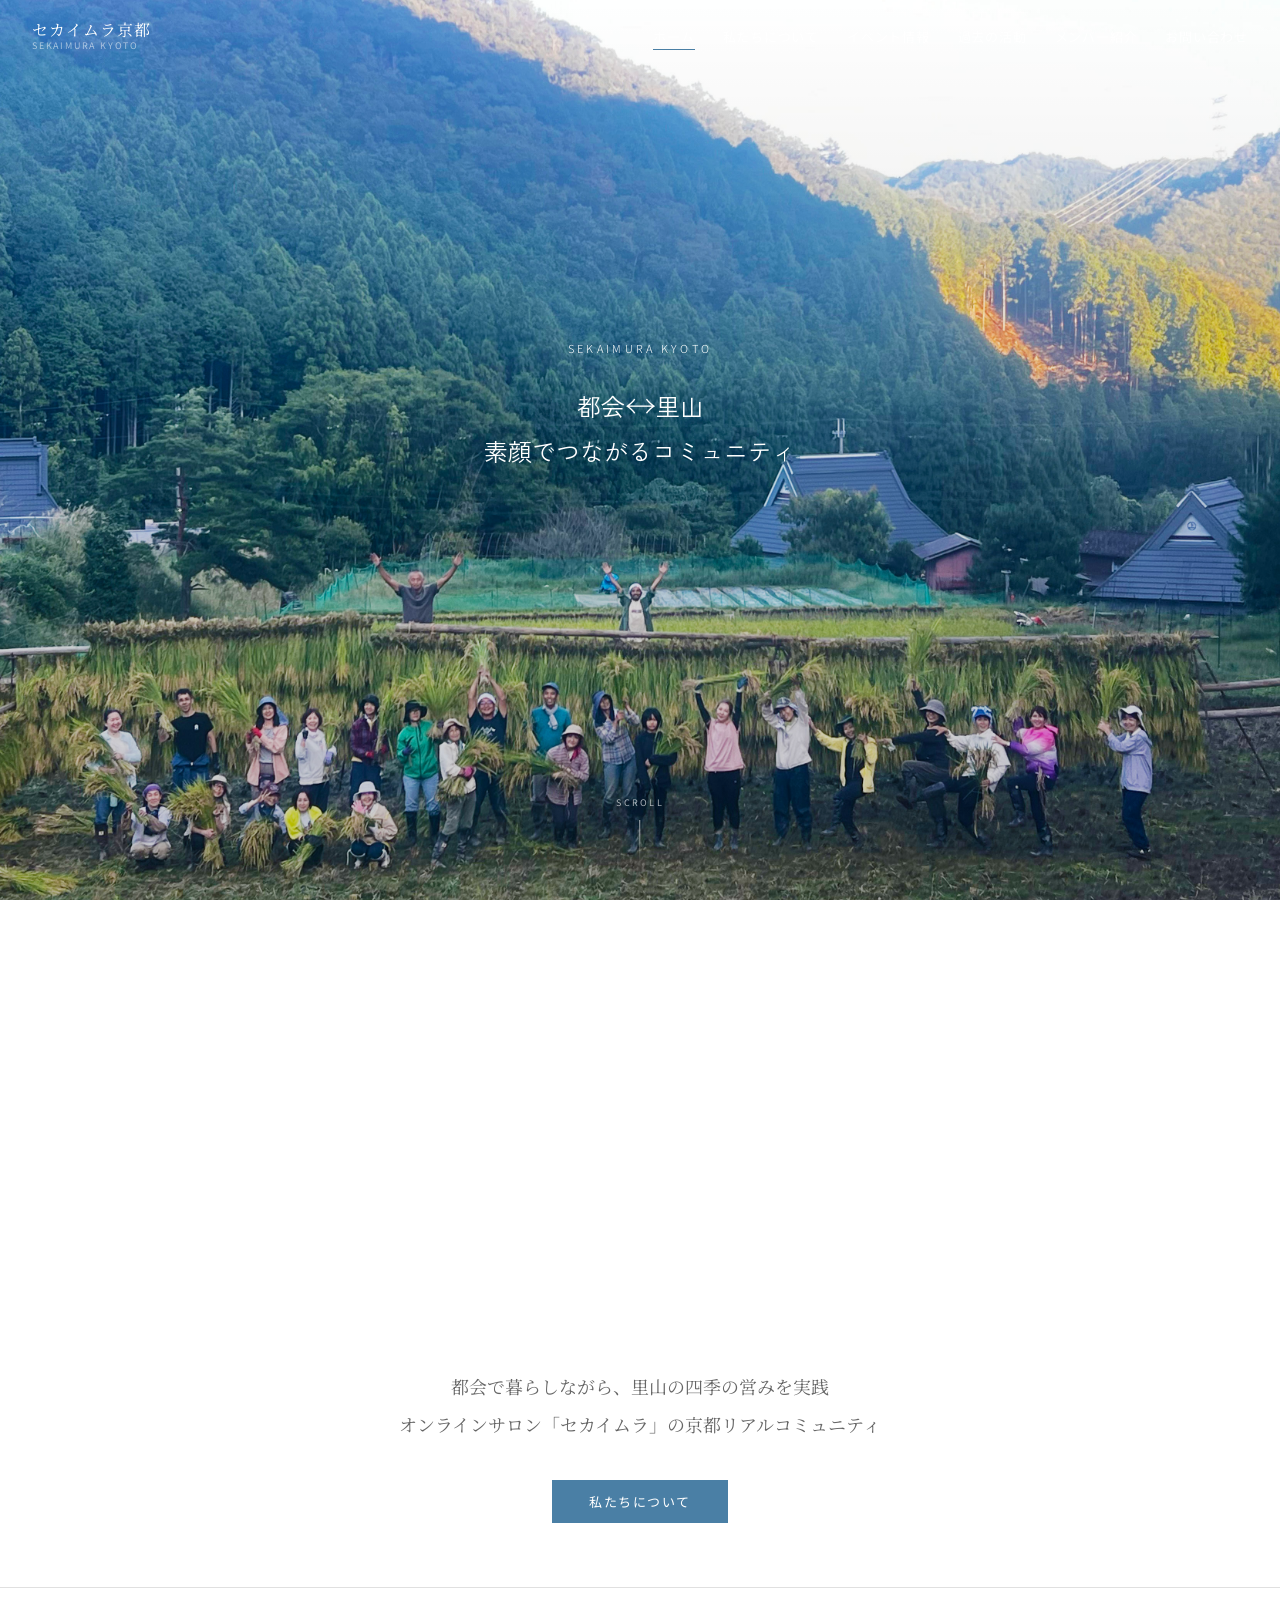
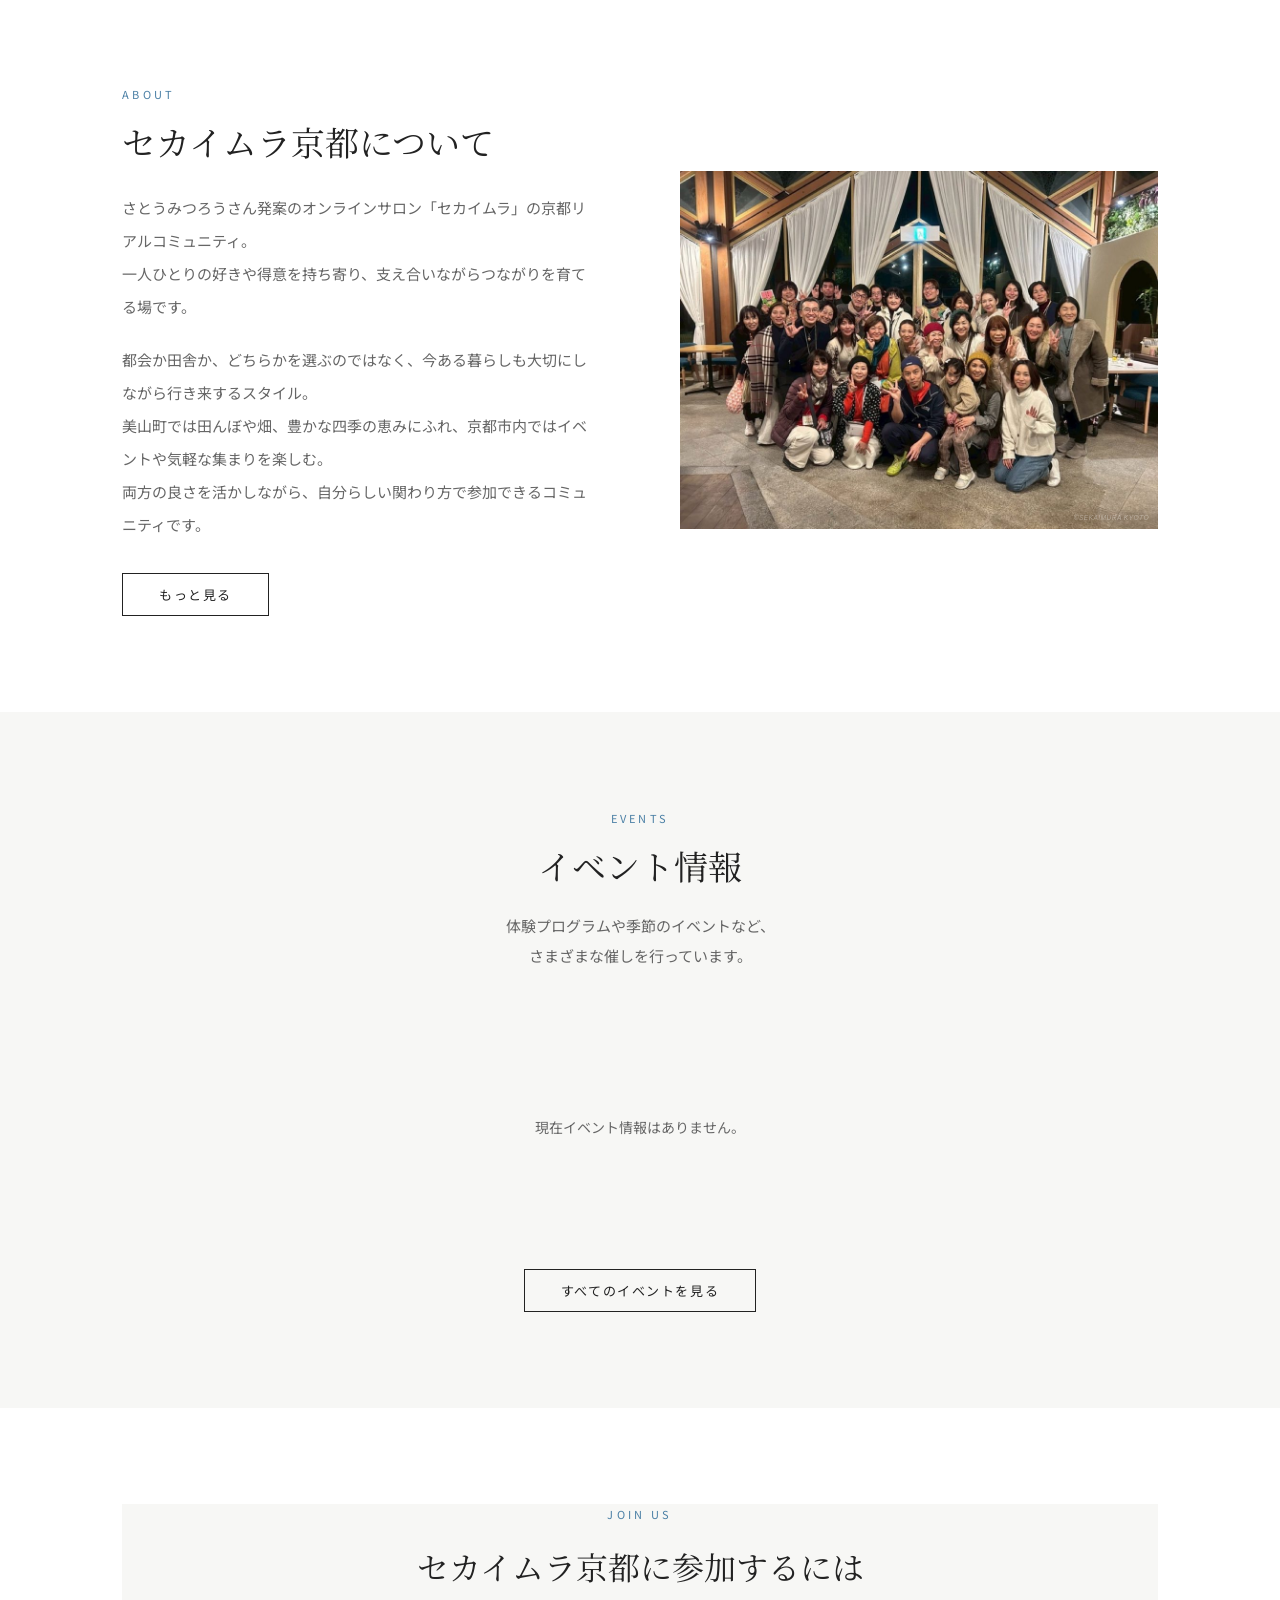
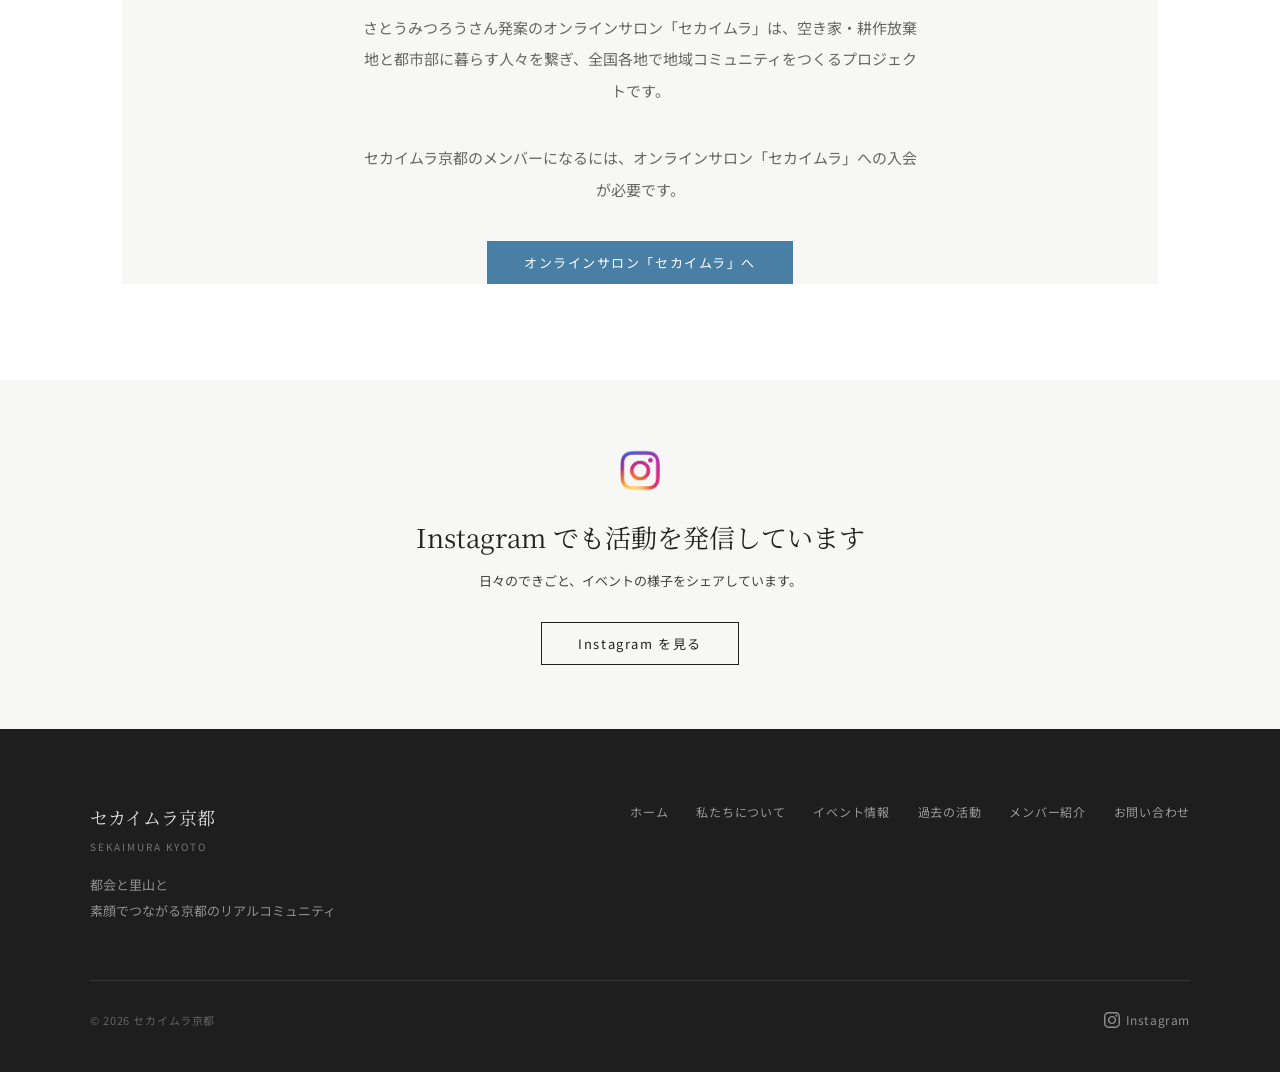
==== commit b1e8be0d: "スマホ版ヒーロー: テキストをさらに24px上へ・タイトル17pxに縮小 Co-Authored-By: Claude Sonnet 4.6 <noreply@anthropic.com>" ====
--- a/index.html
+++ b/index.html
@@ -14,7 +14,7 @@
   <link rel="preconnect" href="https://fonts.googleapis.com">
   <link rel="preconnect" href="https://fonts.gstatic.com" crossorigin>
   <link href="https://fonts.googleapis.com/css2?family=Noto+Serif+JP:wght@300;400;500;700&family=Noto+Sans+JP:wght@300;400;500;700&family=Zen+Kaku+Gothic+New:wght@400&display=swap" rel="stylesheet">
-  <link rel="stylesheet" href="css/style.css?v=8">
+  <link rel="stylesheet" href="css/style.css?v=9">
   <link rel="stylesheet" href="css/components.css?v=31">
 </head>
 <body>
--- a/css/style.css
+++ b/css/style.css
@@ -461,10 +461,10 @@
 
   /* hero catchcopy: 1行に収まるよう縮小 */
   .hero__content {
-    margin-top: calc(-90px - 12px);
+    margin-top: calc(-90px - 12px - 24px);
   }
   .hero__title {
-    font-size: 20px;
+    font-size: 17px;
     letter-spacing: 0.01em;
     white-space: nowrap;
   }
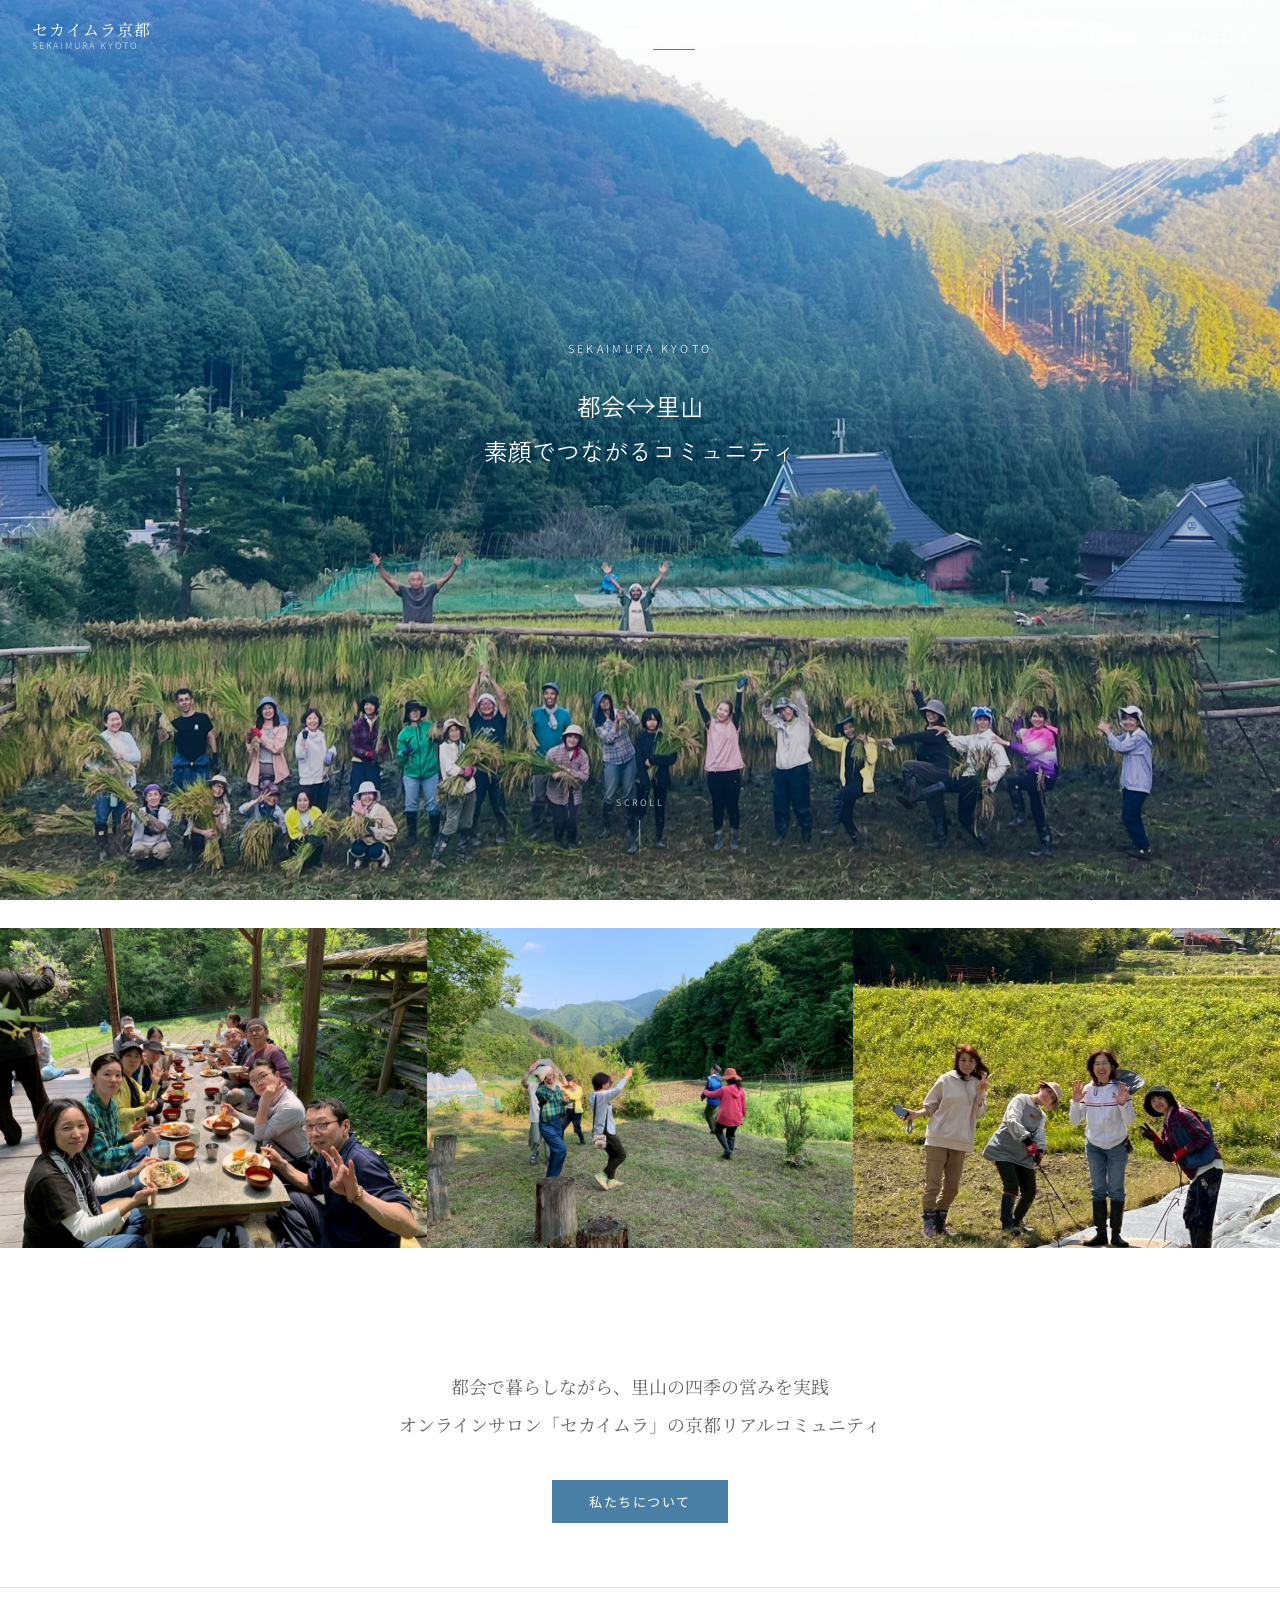
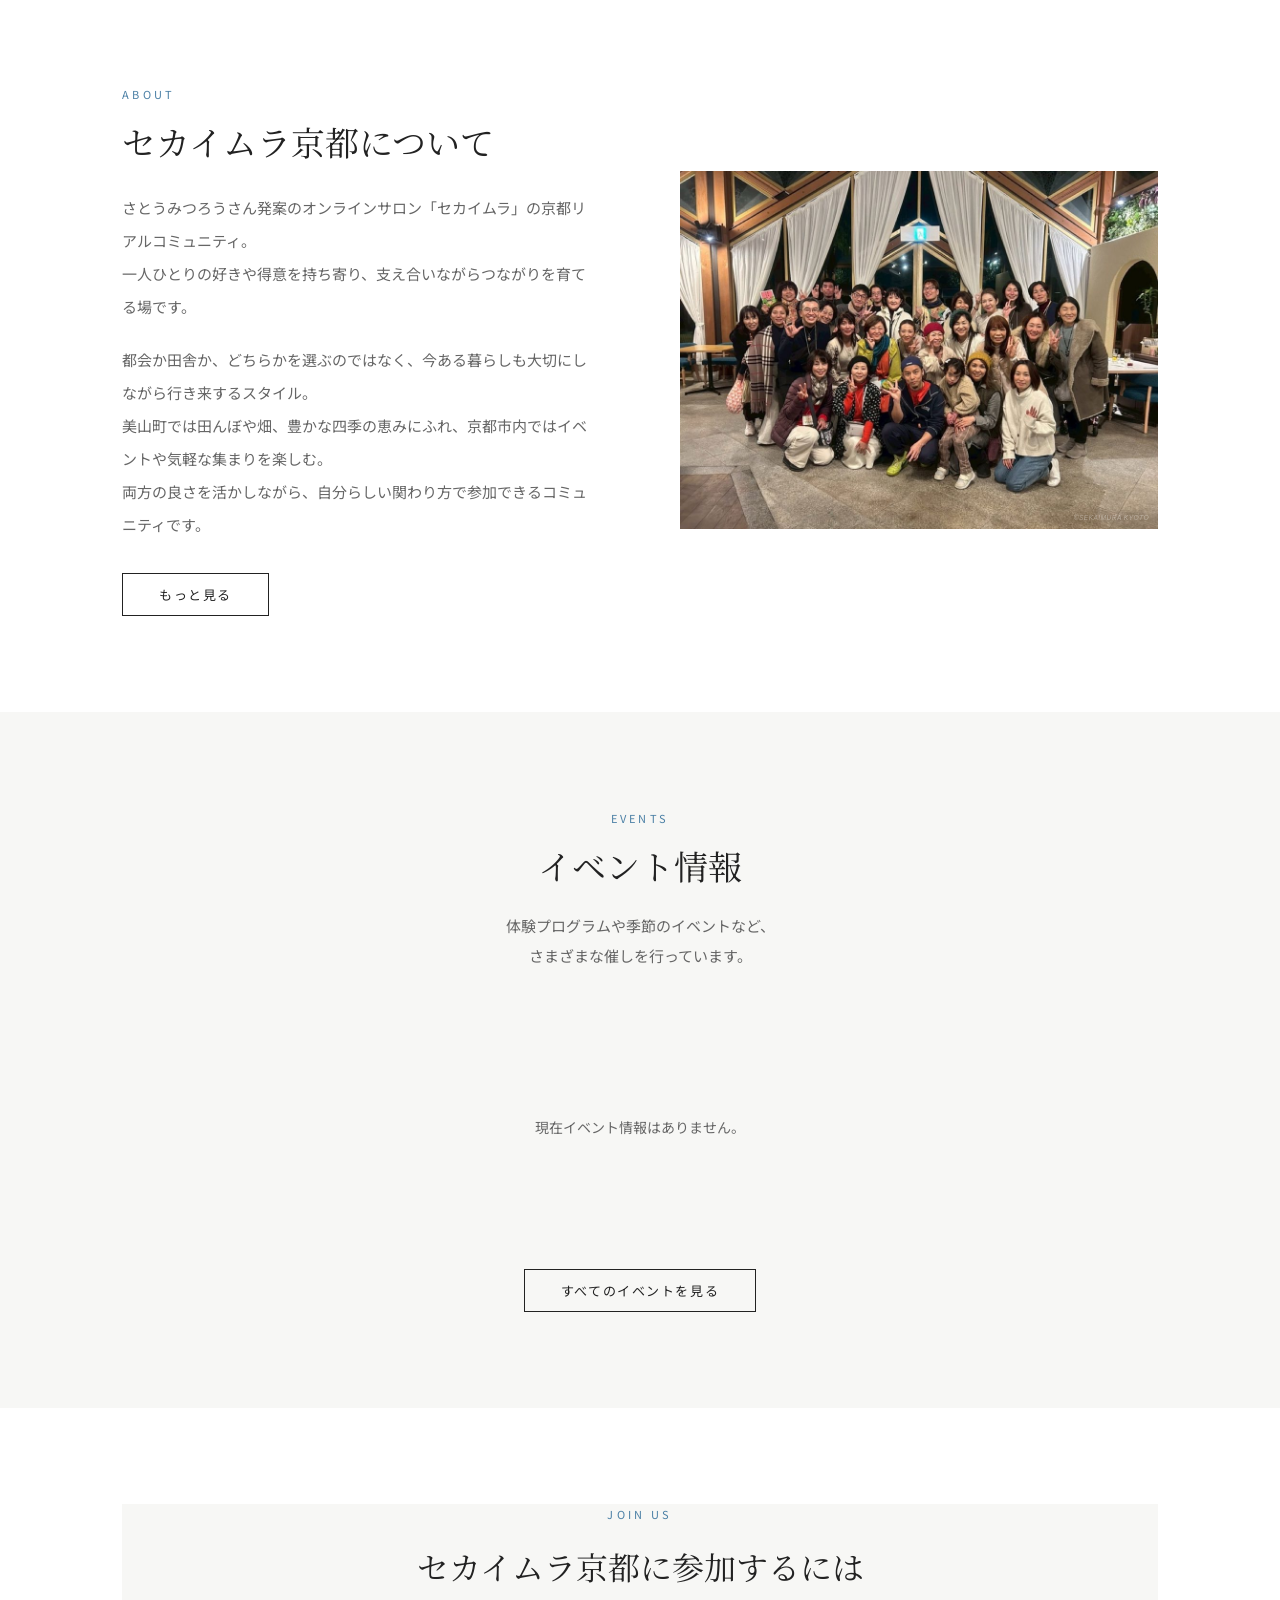
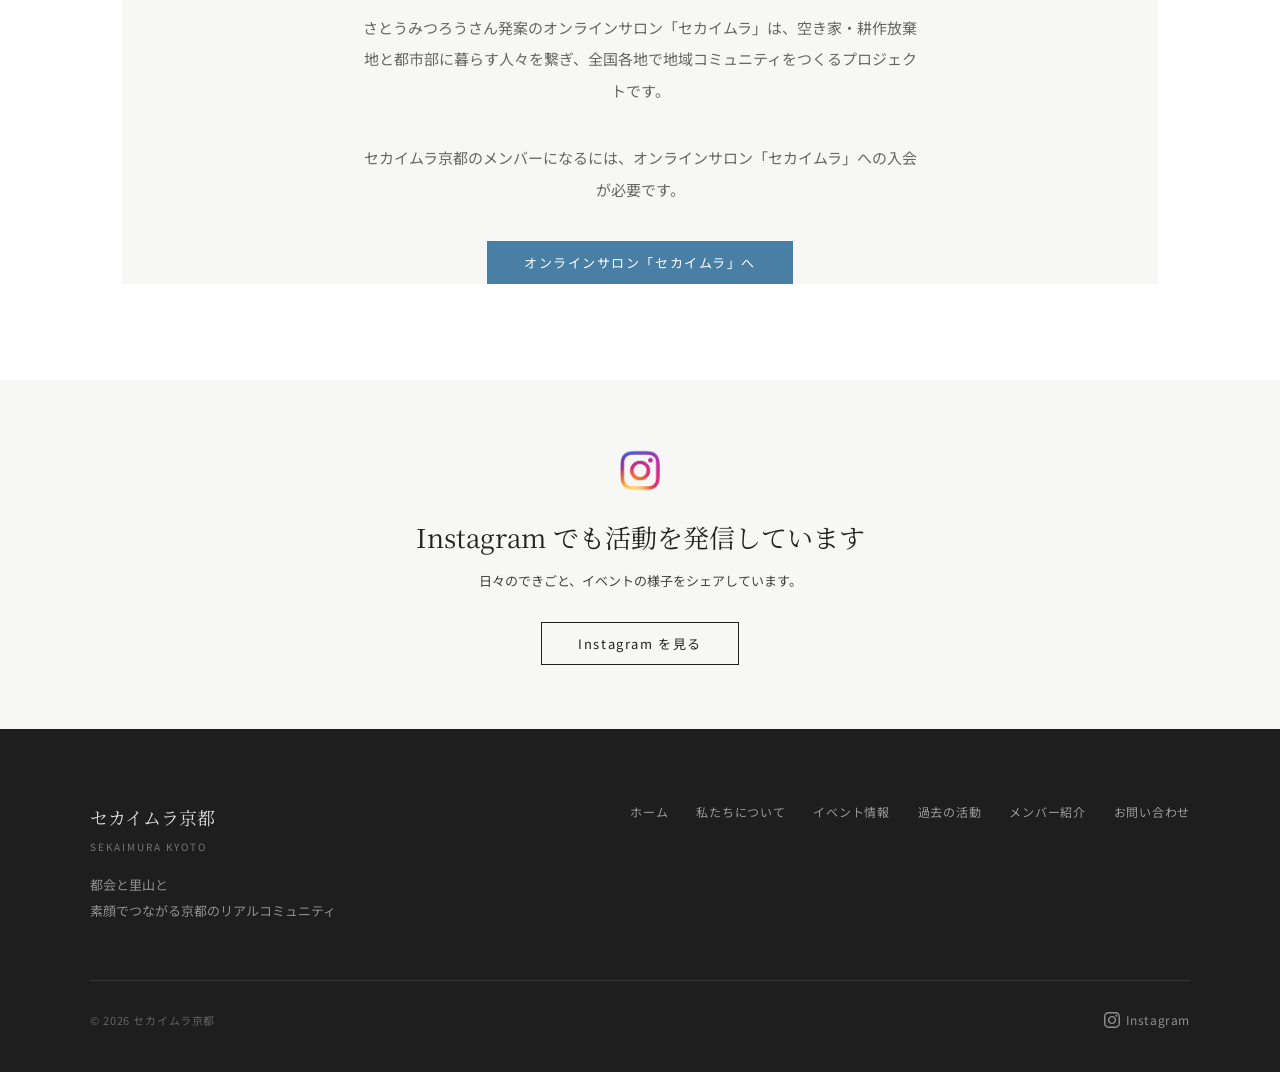
==== commit 089ad192: "2つの拠点: テキストを上揃えに変更・オーバーレイを上から暗くに調整 Co-Authored-By: Claude Sonnet 4.6 <noreply@anthropic.com>" ====
--- a/index.html
+++ b/index.html
@@ -15,7 +15,7 @@
   <link rel="preconnect" href="https://fonts.gstatic.com" crossorigin>
   <link href="https://fonts.googleapis.com/css2?family=Noto+Serif+JP:wght@300;400;500;700&family=Noto+Sans+JP:wght@300;400;500;700&family=Zen+Kaku+Gothic+New:wght@400&display=swap" rel="stylesheet">
   <link rel="stylesheet" href="css/style.css?v=9">
-  <link rel="stylesheet" href="css/components.css?v=31">
+  <link rel="stylesheet" href="css/components.css?v=32">
 </head>
 <body>
 
--- a/css/components.css
+++ b/css/components.css
@@ -583,7 +583,7 @@
   overflow: hidden;
   height: 420px;
   display: flex;
-  align-items: flex-end;
+  align-items: flex-start;
 }
 .location-card__bg {
   position: absolute;
@@ -597,7 +597,7 @@
 .location-card__overlay {
   position: absolute;
   inset: 0;
-  background: linear-gradient(to top, rgba(0,0,0,0.65) 0%, rgba(0,0,0,0.05) 60%);
+  background: linear-gradient(to bottom, rgba(0,0,0,0.6) 0%, rgba(0,0,0,0.05) 55%);
 }
 .location-card__content {
   position: relative;
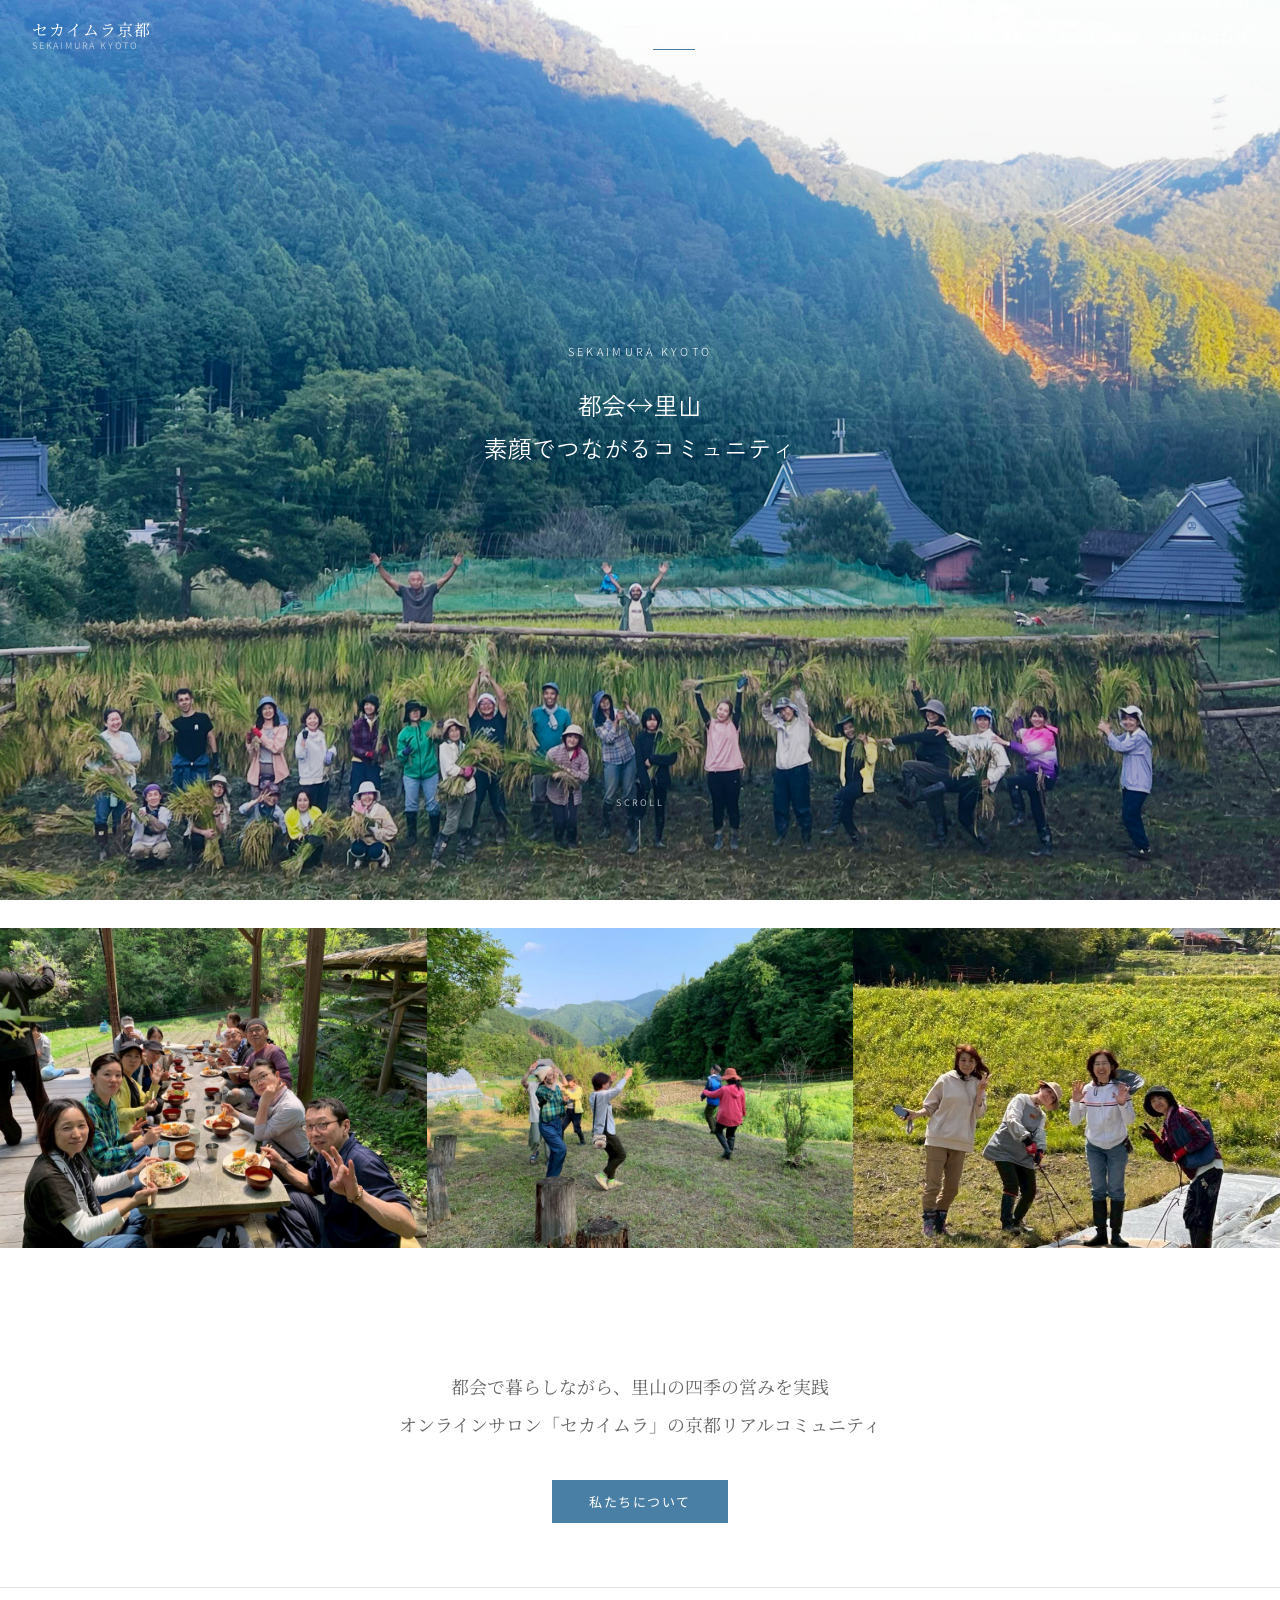
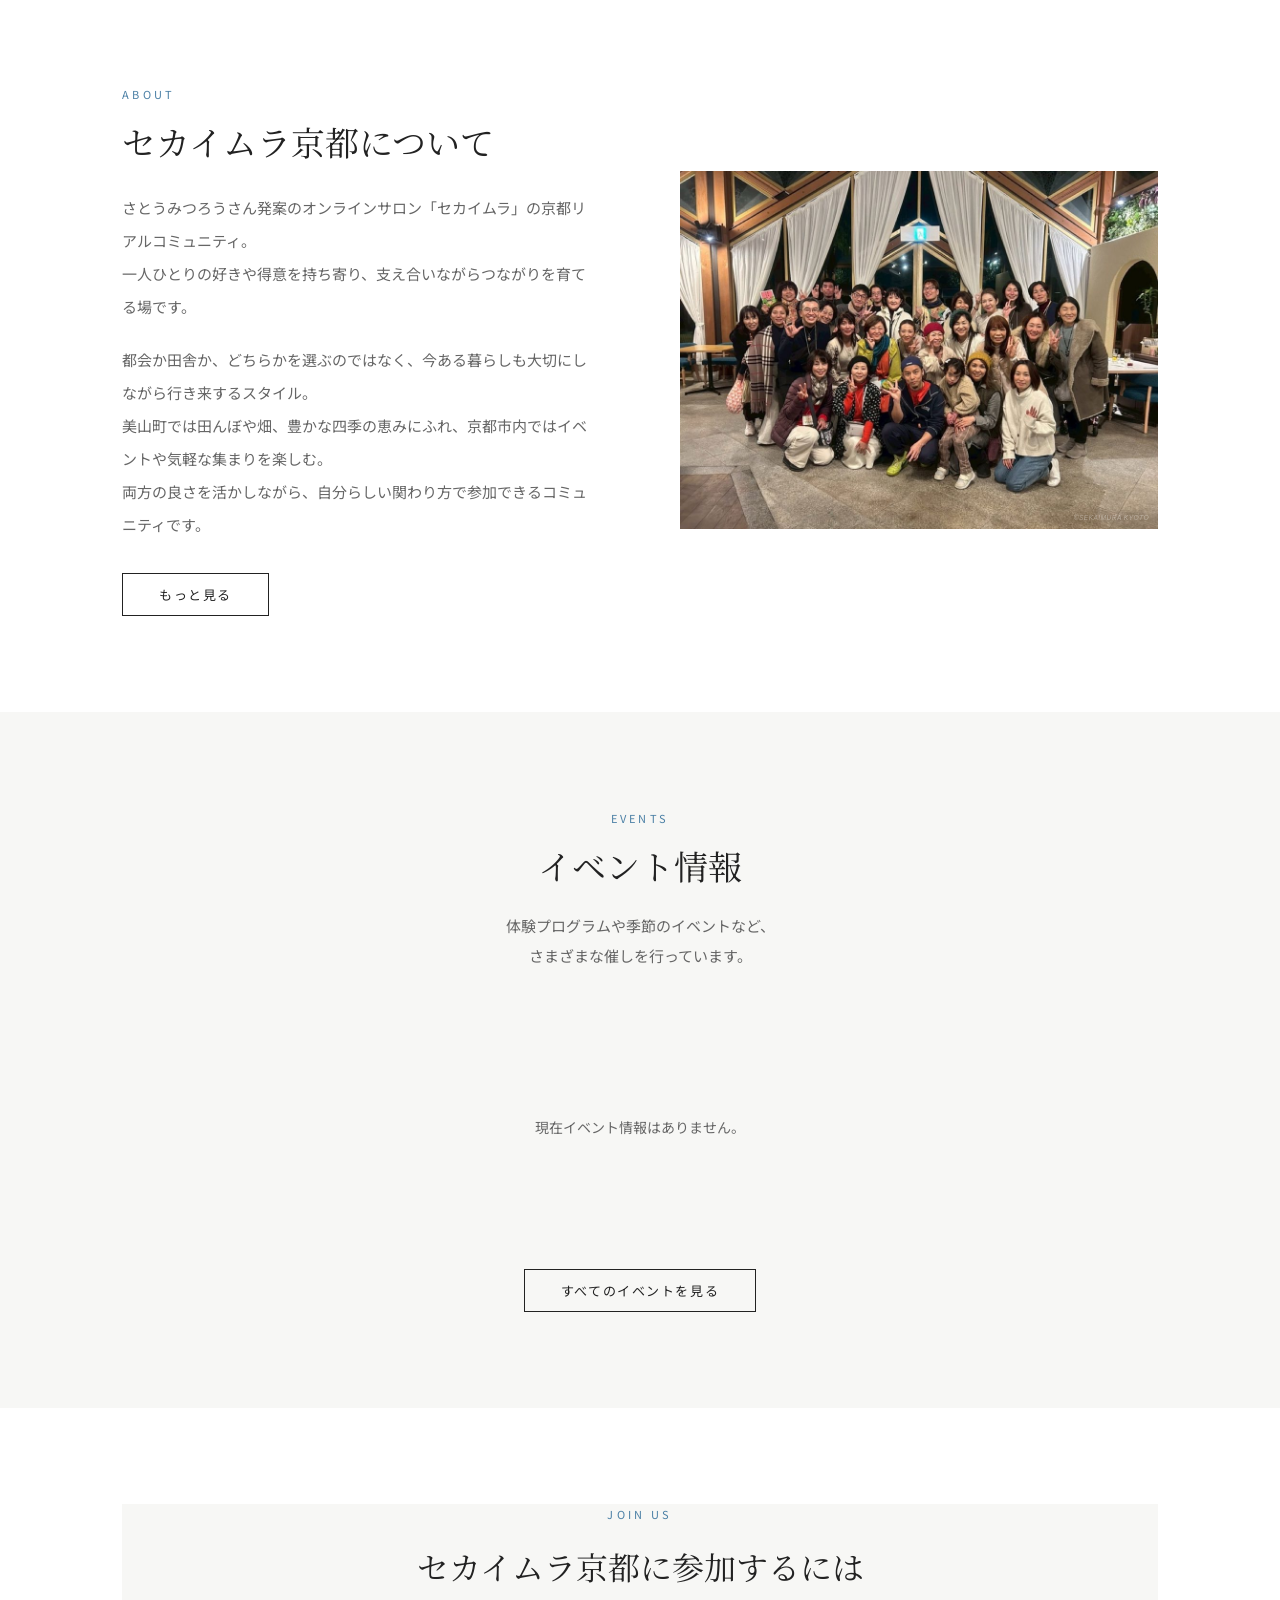
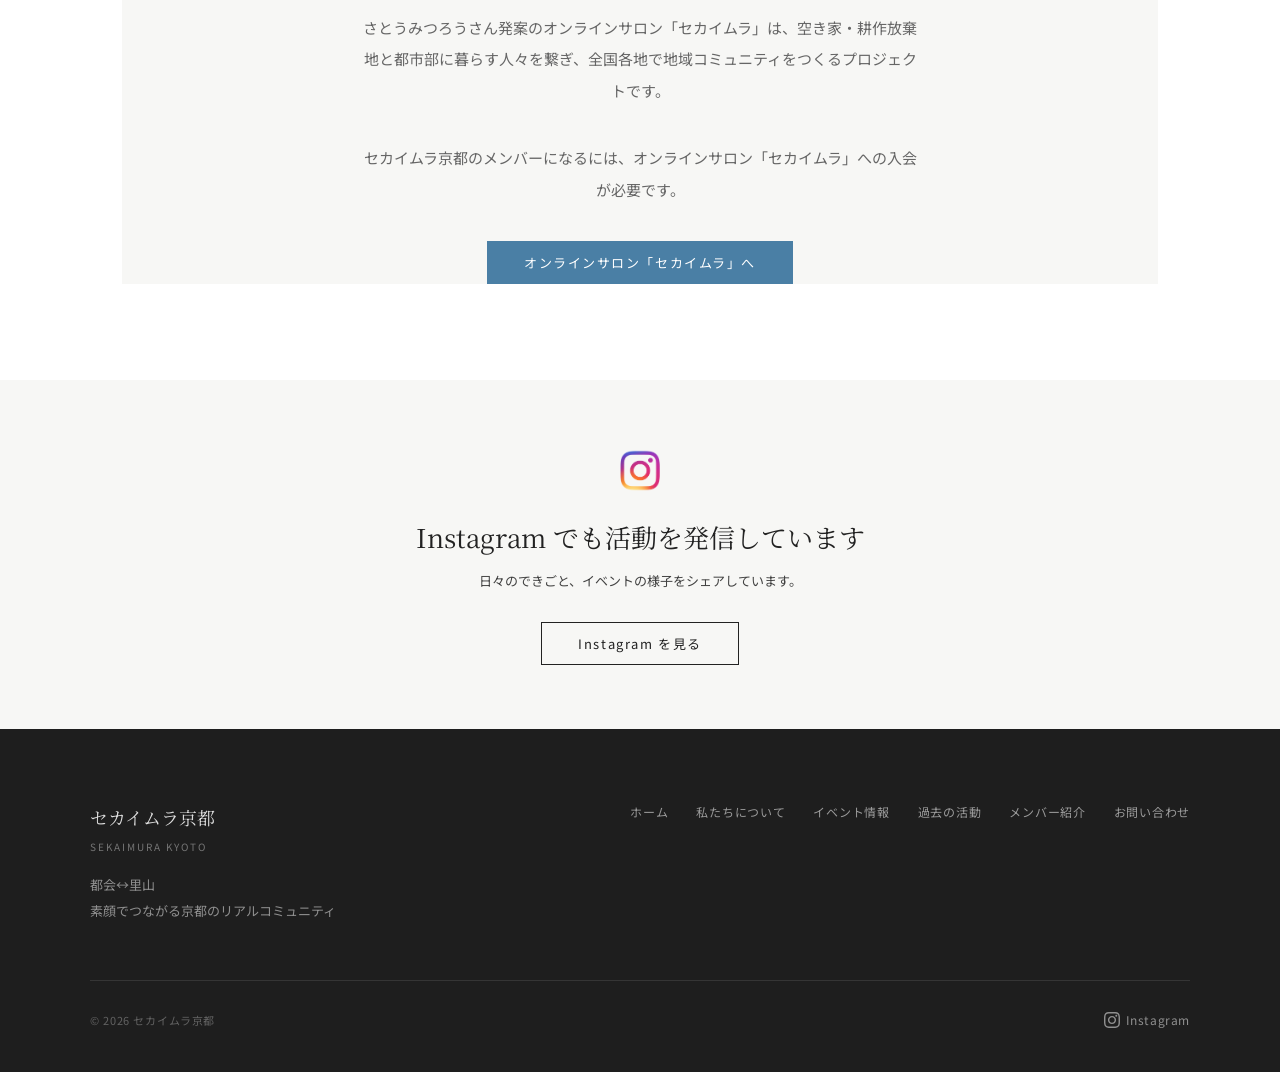
==== commit 5b4abb8e: "↔サイズ2pt縮小・全ページフッターを「都会↔里山」に変更 Co-Authored-By: Claude Sonnet 4.6 <noreply@anthropic.com>" ====
--- a/index.html
+++ b/index.html
@@ -9,13 +9,13 @@
   <meta property="og:description" content="オンラインサロン「セカイムラ」の京都リアルコミュニティ。田んぼでの共同作業や素顔の交流を通して、思いがけない可能性が広がっていく場です。">
   <meta property="og:type" content="website">
   <meta property="og:image" content="image/ogp.jpg?v=2">
-  <link rel="icon" href="image/fabicon.png?v=2">
+  <link rel="icon" href="image/fabicon.png?v=3">
   <!-- Google Fonts -->
   <link rel="preconnect" href="https://fonts.googleapis.com">
   <link rel="preconnect" href="https://fonts.gstatic.com" crossorigin>
   <link href="https://fonts.googleapis.com/css2?family=Noto+Serif+JP:wght@300;400;500;700&family=Noto+Sans+JP:wght@300;400;500;700&family=Zen+Kaku+Gothic+New:wght@400&display=swap" rel="stylesheet">
   <link rel="stylesheet" href="css/style.css?v=9">
-  <link rel="stylesheet" href="css/components.css?v=32">
+  <link rel="stylesheet" href="css/components.css?v=33">
 </head>
 <body>
 
@@ -59,7 +59,7 @@
   <div class="hero__content">
     <span class="hero__label">SEKAIMURA KYOTO</span>
     <h1 class="hero__title">
-      都会<span style="font-size:1.3em; vertical-align:-0.05em;">↔</span>里山<br>素顔でつながるコミュニティ
+      都会<span style="font-size:1.15em; vertical-align:-0.05em;">↔</span>里山<br>素顔でつながるコミュニティ
     </h1>
   </div>
   <div class="scroll-down">
@@ -174,7 +174,7 @@
           セカイムラ京都
           <small>SEKAIMURA KYOTO</small>
         </p>
-        <p class="footer__desc">都会と里山と<br>素顔でつながる京都のリアルコミュニティ</p>
+        <p class="footer__desc">都会↔里山<br>素顔でつながる京都のリアルコミュニティ</p>
       </div>
       <nav class="footer__nav">
         <a href="index.html">ホーム</a>
--- a/css/components.css
+++ b/css/components.css
@@ -583,7 +583,7 @@
   overflow: hidden;
   height: 420px;
   display: flex;
-  align-items: flex-start;
+  align-items: flex-end;
 }
 .location-card__bg {
   position: absolute;
@@ -597,7 +597,7 @@
 .location-card__overlay {
   position: absolute;
   inset: 0;
-  background: linear-gradient(to bottom, rgba(0,0,0,0.6) 0%, rgba(0,0,0,0.05) 55%);
+  background: linear-gradient(to top, rgba(0,0,0,0.65) 0%, rgba(0,0,0,0.05) 60%);
 }
 .location-card__content {
   position: relative;
